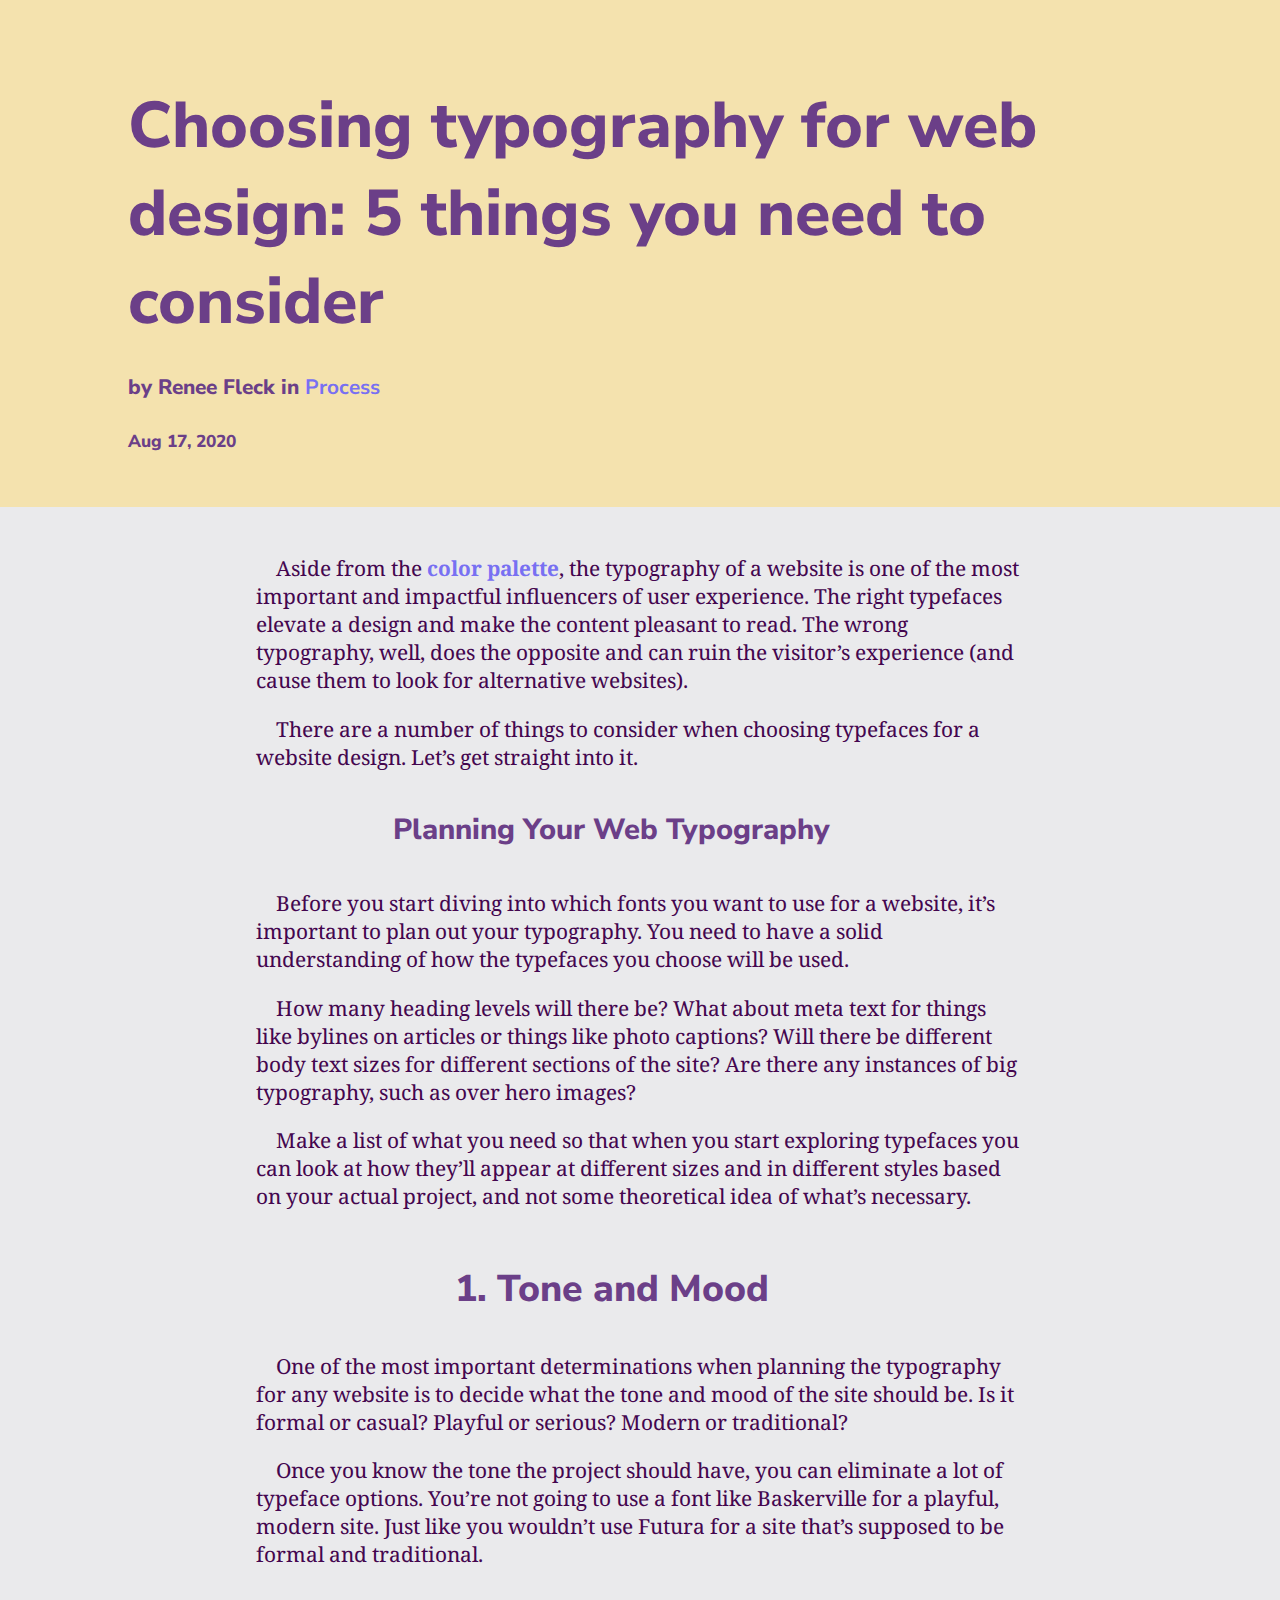
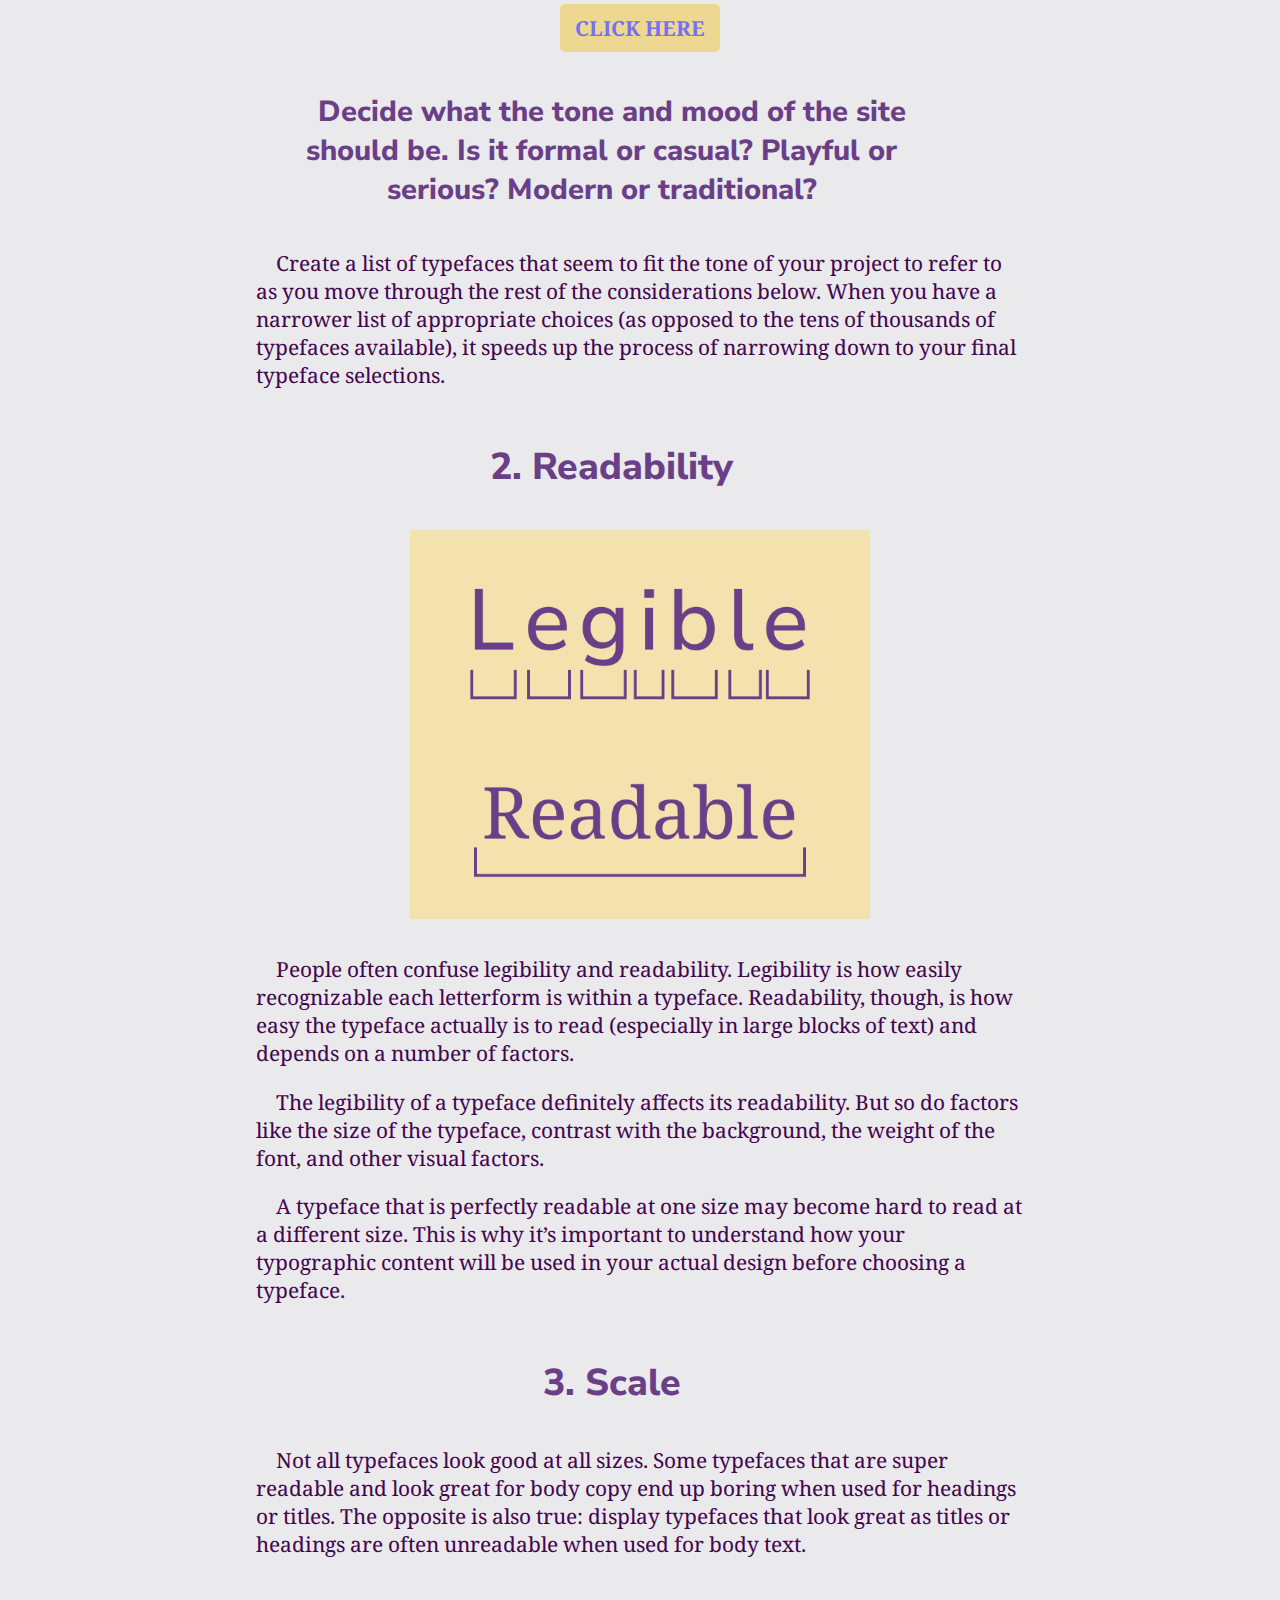
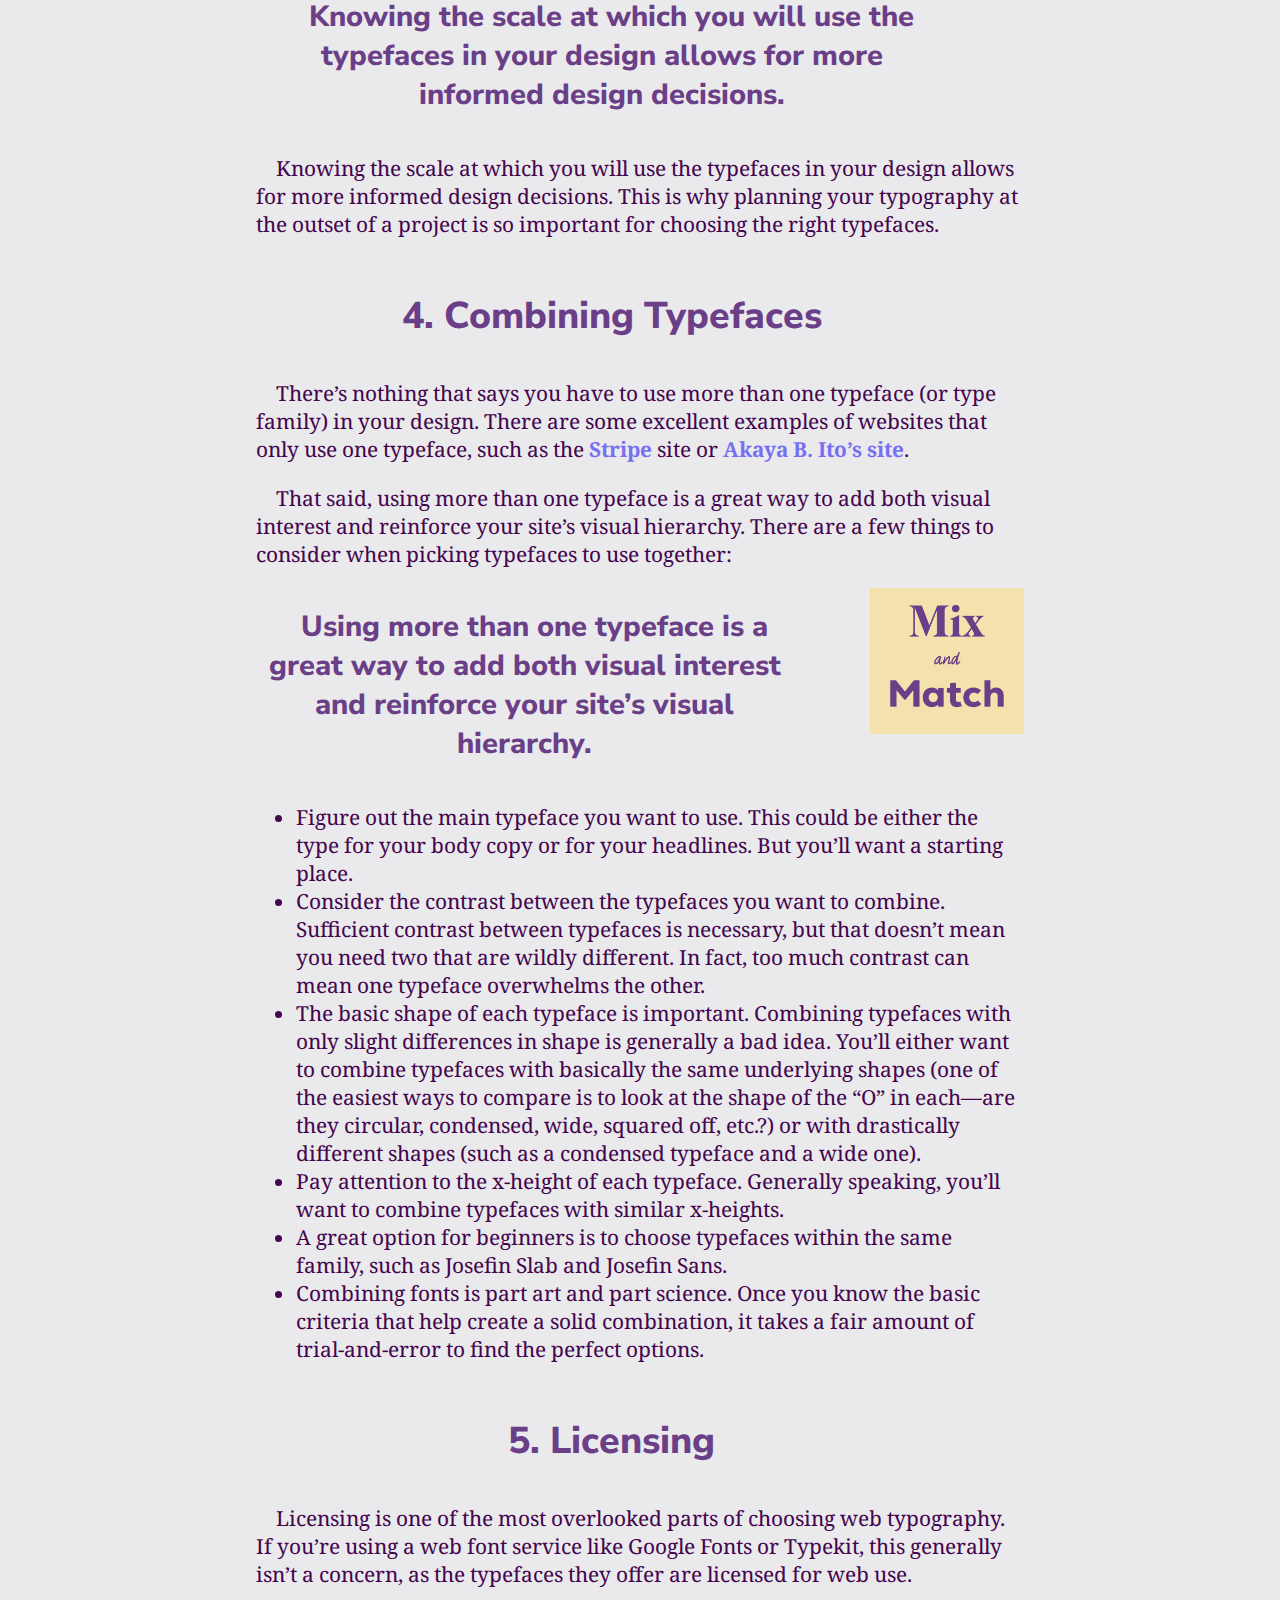
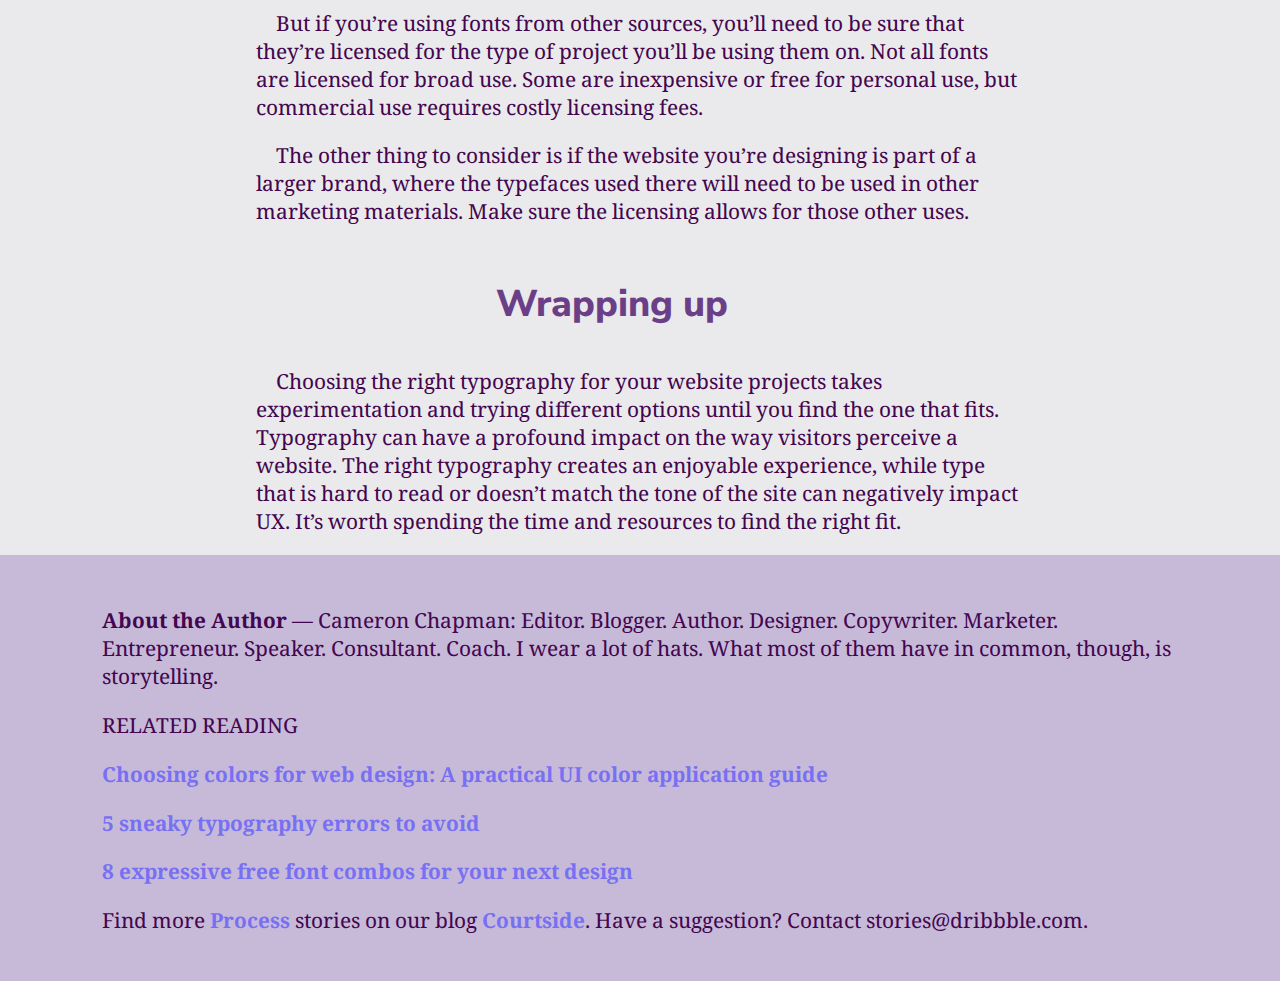
==== Typography.html @ 59fea3fd "Add files via upload" ====
<!doctype html>
<html>
<head>
	<link rel="preconnect" href="https://fonts.googleapis.com">
	<link rel="preconnect" href="https://fonts.gstatic.com" crossorigin>
	<link href="https://fonts.googleapis.com/css2?family=Noto+Serif:ital,wght@0,100..900;1,100..900&display=swap" rel="stylesheet">
	
	<link rel="preconnect" href="https://fonts.googleapis.com">
	<link rel="preconnect" href="https://fonts.gstatic.com" crossorigin>
	<link href="https://fonts.googleapis.com/css2?family=Noto+Serif:ital,wght@0,100..900;1,100..900&family=Nunito+Sans:ital,opsz,wght@0,6..12,200..1000;1,6..12,200..1000&display=swap" rel="stylesheet">
	<meta charset="UTF-8">
		<title>Typography</title>
	<link href="style.css" rel="stylesheet" type="text/css">
</head>


<body style="clear: both">
	
<header>
	<h1>Choosing typography for web design: 5 things you need to consider</h1>
	<h4>by Renee Fleck in <a href="https://dribbble.com/stories/categories/process" target="_blank">Process</a></h4>
	<h5>Aug 17, 2020</h5>
</header>
	
<section>
	<p>Aside from the <a href="https://dribbble.com/stories/2018/12/19/choosing-colors-for-web-design-a-practical-ui-color-application-guide" target="_blank">color palette</a>, the typography of a website is one of the most important and impactful influencers of user experience. The right typefaces elevate a design and make the content pleasant to read. The wrong typography, well, does the opposite and can ruin the visitor’s experience (and cause them to look for alternative websites).</p>
	<p>There are a number of things to consider when choosing typefaces for a website design. Let’s get straight into it.</p>
	<h2>Planning Your Web Typography</h2>
	<p>Before you start diving into which fonts you want to use for a website, it’s important to plan out your typography. You need to have a solid understanding of how the typefaces you choose will be used.</p>
		<p>How many heading levels will there be? What about meta text for things like bylines on articles or things like photo captions? Will there be different body text sizes for different sections of the site? Are there any instances of big typography, such as over hero images?</p>
	<p>Make a list of what you need so that when you start exploring typefaces you can look at how they’ll appear at different sizes and in different styles based on your actual project, and not some theoretical idea of what’s necessary.</p>
	
<h3>1. Tone and Mood</h3>
	<p>One of the most important determinations when planning the typography for any website is to decide what the tone and mood of the site should be. Is it formal or casual? Playful or serious? Modern or traditional?</p>
	<p>Once you know the tone the project should have, you can eliminate a lot of typeface options. You’re not going to use a font like Baskerville for a playful, modern site. Just like you wouldn’t use Futura for a site that’s supposed to be formal and traditional.</p>
	
	<div class="button center"><a href="https://fonts.google.com/specimen/Nunito+Sans">CLICK HERE</a></div>
	<h2>Decide what the tone and mood of the site should be. Is it formal or casual? Playful or serious? Modern or traditional?</h2>
	<p>Create a list of typefaces that seem to fit the tone of your project to refer to as you move through the rest of the considerations below. When you have a narrower list of appropriate choices (as opposed to the tens of thousands of typefaces available), it speeds up the process of narrowing down to your final typeface selections.</p>
	<h3>2. Readability</h3>
	
	<img class="centerImage" src="img/LegibleReadable.png" width="60%" alt=""/>

	<p>People often confuse legibility and readability. Legibility is how easily recognizable each letterform is within a typeface. Readability, though, is how easy the typeface actually is to read (especially in large blocks of text) and depends on a number of factors.</p>
	<p>The legibility of a typeface definitely affects its readability. But so do factors like the size of the typeface, contrast with the background, the weight of the font, and other visual factors.</p>
	<p>A typeface that is perfectly readable at one size may become hard to read at a different size. This is why it’s important to understand how your typographic content will be used in your actual design before choosing a typeface.</p>
	<h3>3. Scale</h3>
	<p>Not all typefaces look good at all sizes. Some typefaces that are super readable and look great for body copy end up boring when used for headings or titles. The opposite is also true: display typefaces that look great as titles or headings are often unreadable when used for body text.</p>
	<h2>Knowing the scale at which you will use the typefaces in your design allows for more informed design decisions.</h2>
	<p>Knowing the scale at which you will use the typefaces in your design allows for more informed design decisions. This is why planning your typography at the outset of a project is so important for choosing the right typefaces.</p>
	<h3>4. Combining Typefaces</h3>
	<p>There’s nothing that says you have to use more than one typeface (or type family) in your design. There are some excellent examples of websites that only use one typeface, such as the <a href="https://stripe.com/" target="_blank">Stripe</a> site or <a href="https://ayakaito.com/" target="_blank">Akaya B. Ito’s site</a>.</p>
<p>That said, using more than one typeface is a great way to add both visual interest and reinforce your site’s visual hierarchy. There are a few things to consider when picking typefaces to use together:</p>
	
	<img src="img/MixMatch.png" width="20%" alt="" class="rightImage"/>
	<h2>Using more than one typeface is a great way to add both visual interest and reinforce your site’s visual hierarchy.</h2>

	
<ul style="text-indent: 0;">
	  <li>Figure out the main typeface you want to use. This could be either the type for your body copy or for your headlines. But you’ll want a starting place.</li>
	  <li>Consider the contrast between the typefaces you want to combine. Sufficient contrast between typefaces is necessary, but that doesn’t mean you need two that are wildly different. In fact, too much contrast can mean one typeface overwhelms the other.</li>
	  <li>The basic shape of each typeface is important. Combining typefaces with only slight differences in shape is generally a bad idea. You’ll either want to combine typefaces with basically the same underlying shapes (one of the easiest ways to compare is to look at the shape of the “O” in each—are they circular, condensed, wide, squared off, etc.?) or with drastically different shapes (such as a condensed typeface and a wide one).</li>
	  <li>Pay attention to the x-height of each typeface. Generally speaking, you’ll want to combine typefaces with similar x-heights.</li>
	  <li>A great option for beginners is to choose typefaces within the same family, such as Josefin Slab and Josefin Sans.</li>
	  <li>Combining fonts is part art and part science. Once you know the basic criteria that help create a solid combination, it takes a fair amount of trial-and-error to find the perfect options.</li>
	</ul>
		<h3>5. Licensing</h3>
<p>Licensing is one of the most overlooked parts of choosing web typography. If you’re using a web font service like Google Fonts or Typekit, this generally isn’t a concern, as the typefaces they offer are licensed for web use.</p>
	<p>But if you’re using fonts from other sources, you’ll need to be sure that they’re licensed for the type of project you’ll be using them on. Not all fonts are licensed for broad use. Some are inexpensive or free for personal use, but commercial use requires costly licensing fees.</p>
	<p>The other thing to consider is if the website you’re designing is part of a larger brand, where the typefaces used there will need to be used in other marketing materials. Make sure the licensing allows for those other uses.</p>
	<h3>Wrapping up</h3>
	<p>Choosing the right typography for your website projects takes experimentation and trying different options until you find the one that fits. Typography can have a profound impact on the way visitors perceive a website. The right typography creates an enjoyable experience, while type that is hard to read or doesn’t match the tone of the site can negatively impact UX. It’s worth spending the time and resources to find the right fit.</p>
	</section>
	<footer>
	<p><strong>About the Author</strong> — Cameron Chapman: Editor. Blogger. Author. Designer. Copywriter. Marketer. Entrepreneur. Speaker. Consultant. Coach. I wear a lot of hats. What most of them have in common, though, is storytelling.</p>	
	<p>RELATED READING</p>
	<p><a href="https://dribbble.com/stories/2018/12/19/choosing-colors-for-web-design-a-practical-ui-color-application-guide" target="_blank">Choosing colors for web design: A practical UI color application guide</a></p>
	<p><a href="https://dribbble.com/stories/2019/08/14/5-sneaky-typography-errors-to-avoid" target="_blank">5 sneaky typography errors to avoid</a></p>
	<p><a href="https://dribbble.com/stories/2020/06/10/free-font-combinations" target="_blank">8 expressive free font combos for your next design</a></p>
	<p>Find more <a href="https://dribbble.com/stories/categories/process" target="_blank">Process</a> stories on our blog <a href="https://dribbble.com/stories" target="_blank">Courtside</a>. Have a suggestion? Contact stories@dribbble.com.</p>
	</footer>
	
</body>
</html>
---- style.css ----
@charset "UTF-8";
h1, h2, h3, h4, h5 {
    font-family: "Nunito Sans", system-ui;
    font-optical-sizing: auto;
    font-weight: 800;
    font-style: normal;
    font-variation-settings: "wdth" 100,
    "YTLC" 500;
    color: #6B3F88;
    margin-right: 10%
		}
h1 {
	font-size: 310%;
	margin-bottom: 0%;
}
h3 {
	font-size: 180%;
	padding-top: 1%;
	padding-bottom: 0%;
}

h2 {
	font-size: 140%;
	padding-top: 3%;
	padding-bottom: 2%;
}
h2, h3 {
	text-align: center;
	/*display: flex;
	justify-content: center;
	align-items: center;*/
	padding-top: 2%;
}

body {
    font-family: "Noto Serif", system-ui;
    font-optical-sizing: auto;
    font-weight: 420;
    font-style: normal;
    font-variation-settings: "wdth" 100;
	margin: 0%;
    background-color: #EAEAEC;
    color: #44064F;
	font-size: 130%;

		}
section {
	margin-left: 20%;
	margin-right: 20%;
	padding-top: 2%;
	text-indent: 20px;
	
}
.rightAlign {
	float: right;
	}
.leftAlign {
	float: left;
}
a {
	color: #7870F2;
	font-weight: bold;
	text-decoration: none;
}
a:hover {
    color: #0C4C9C
}
footer {
	background-color: #C7BAD9;
	padding-top: 30px;
	padding-left: 8%;
	padding-right: 8%;
	padding-bottom: 2%;
	
}

header {
	
	padding-left: 10%; 
	padding-right: 10%;
	padding-top: 3%;
	padding-bottom: 2%;
	background-color: #F4E2AE;

	
}
.button a {
    background-color: #EED790;
    color: #7870F2;
    padding-right: 15px;
    padding-left: 15px;
    padding-bottom: 10px;
    padding-top: 10px;
    border-radius: 5px;
	text-indent: 0px;
}
.button a:hover {
    background-color: #805F19;
    color: #E8E6FC
}
.center {
	display: flex;
	justify-content: center;
	align-items: center;
	padding-top: 2%;
}
.centerImage {
	display: block;
	margin: auto;
	padding-bottom: 2%;
}
.wrapper {
	padding-bottom: 5%;
}
.twoColumn {
	column-count: 2;
	column-gap: 40px;
}
.rightImage {
	display: block;
	float: right;
	margin-left: 10%;
}
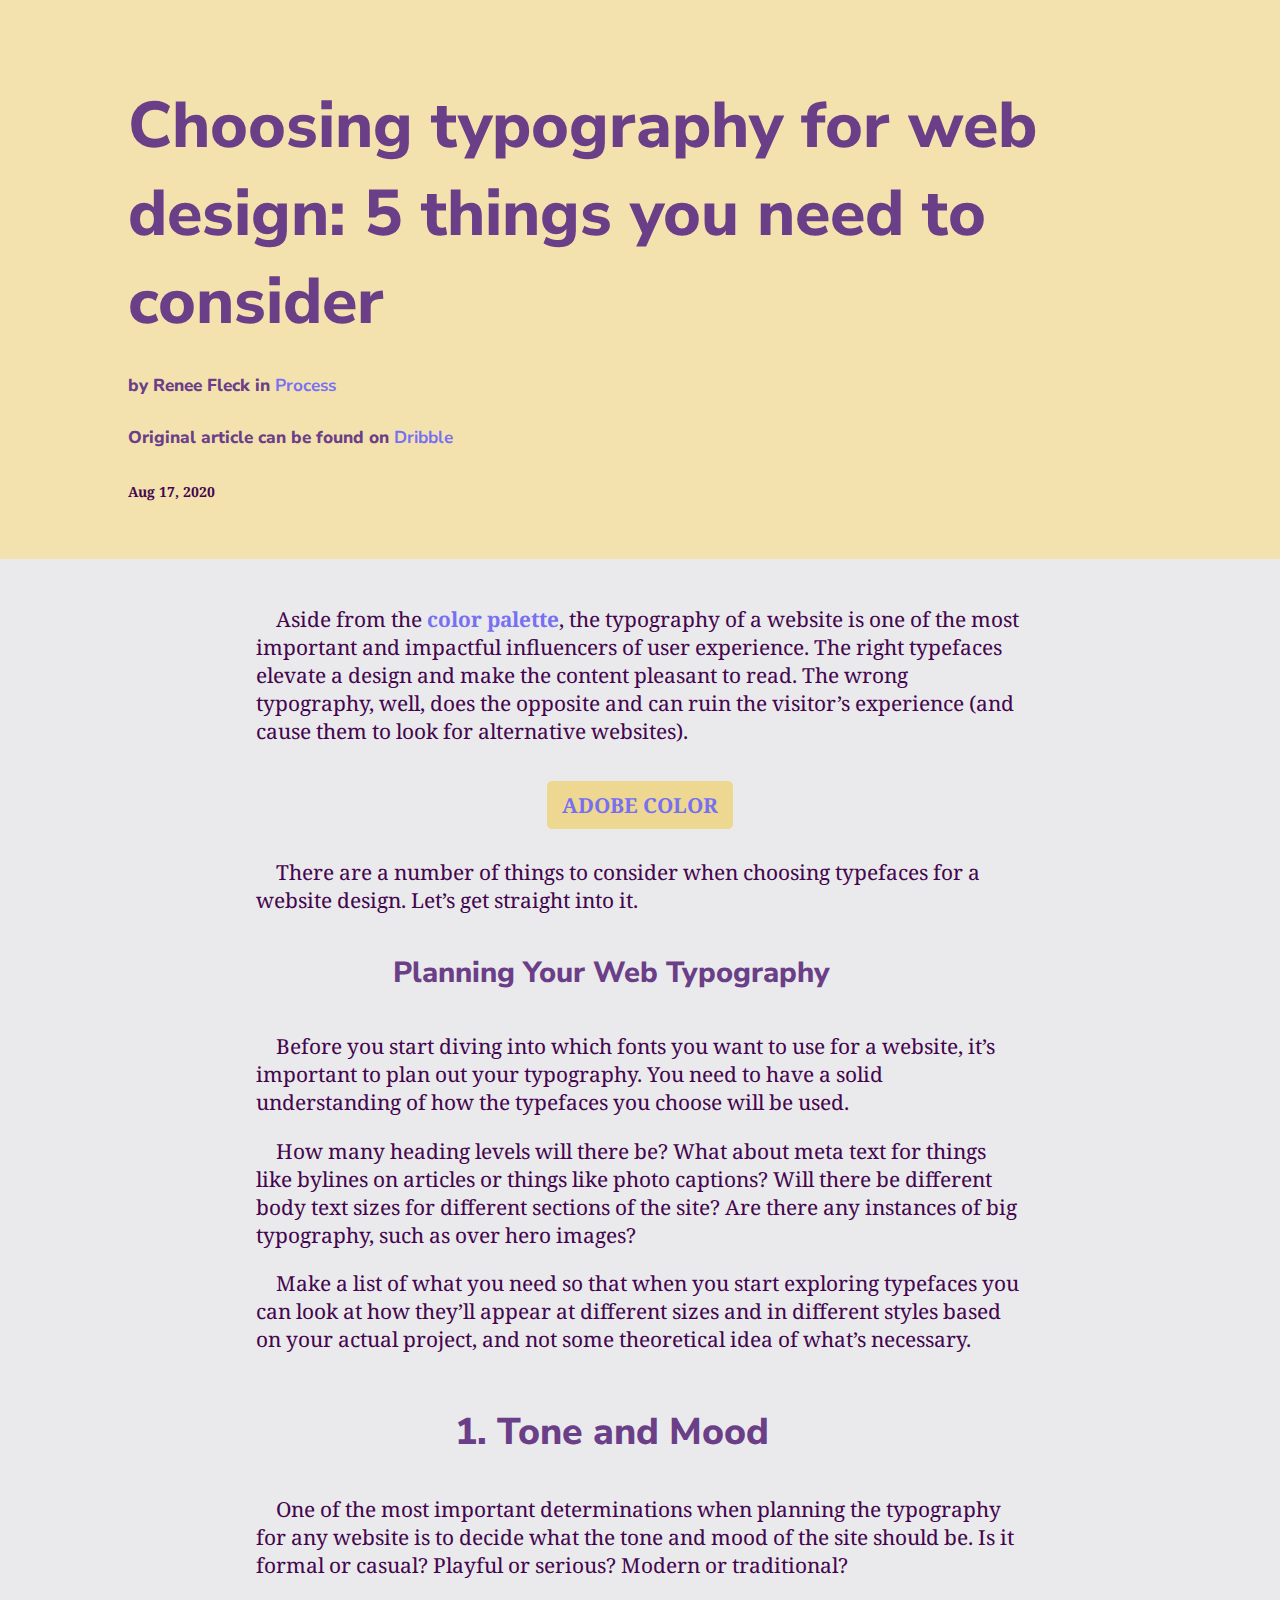
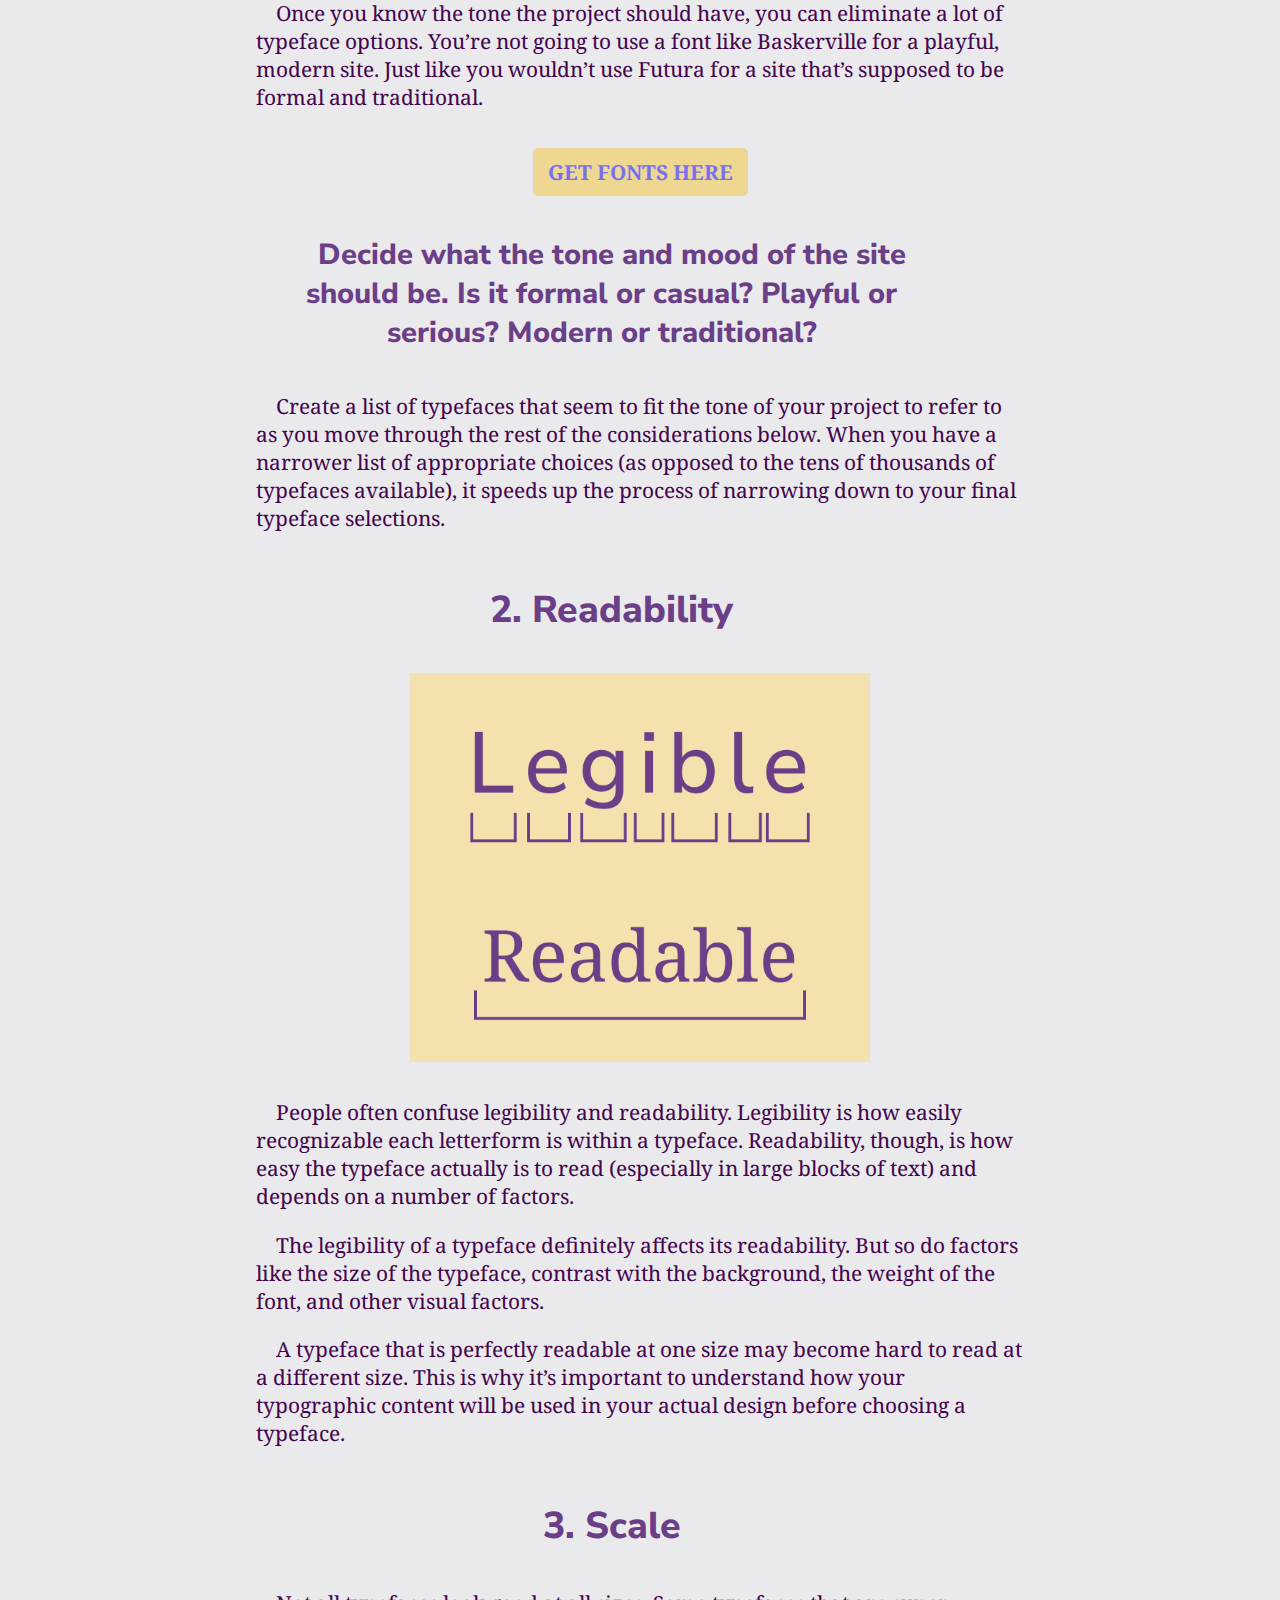
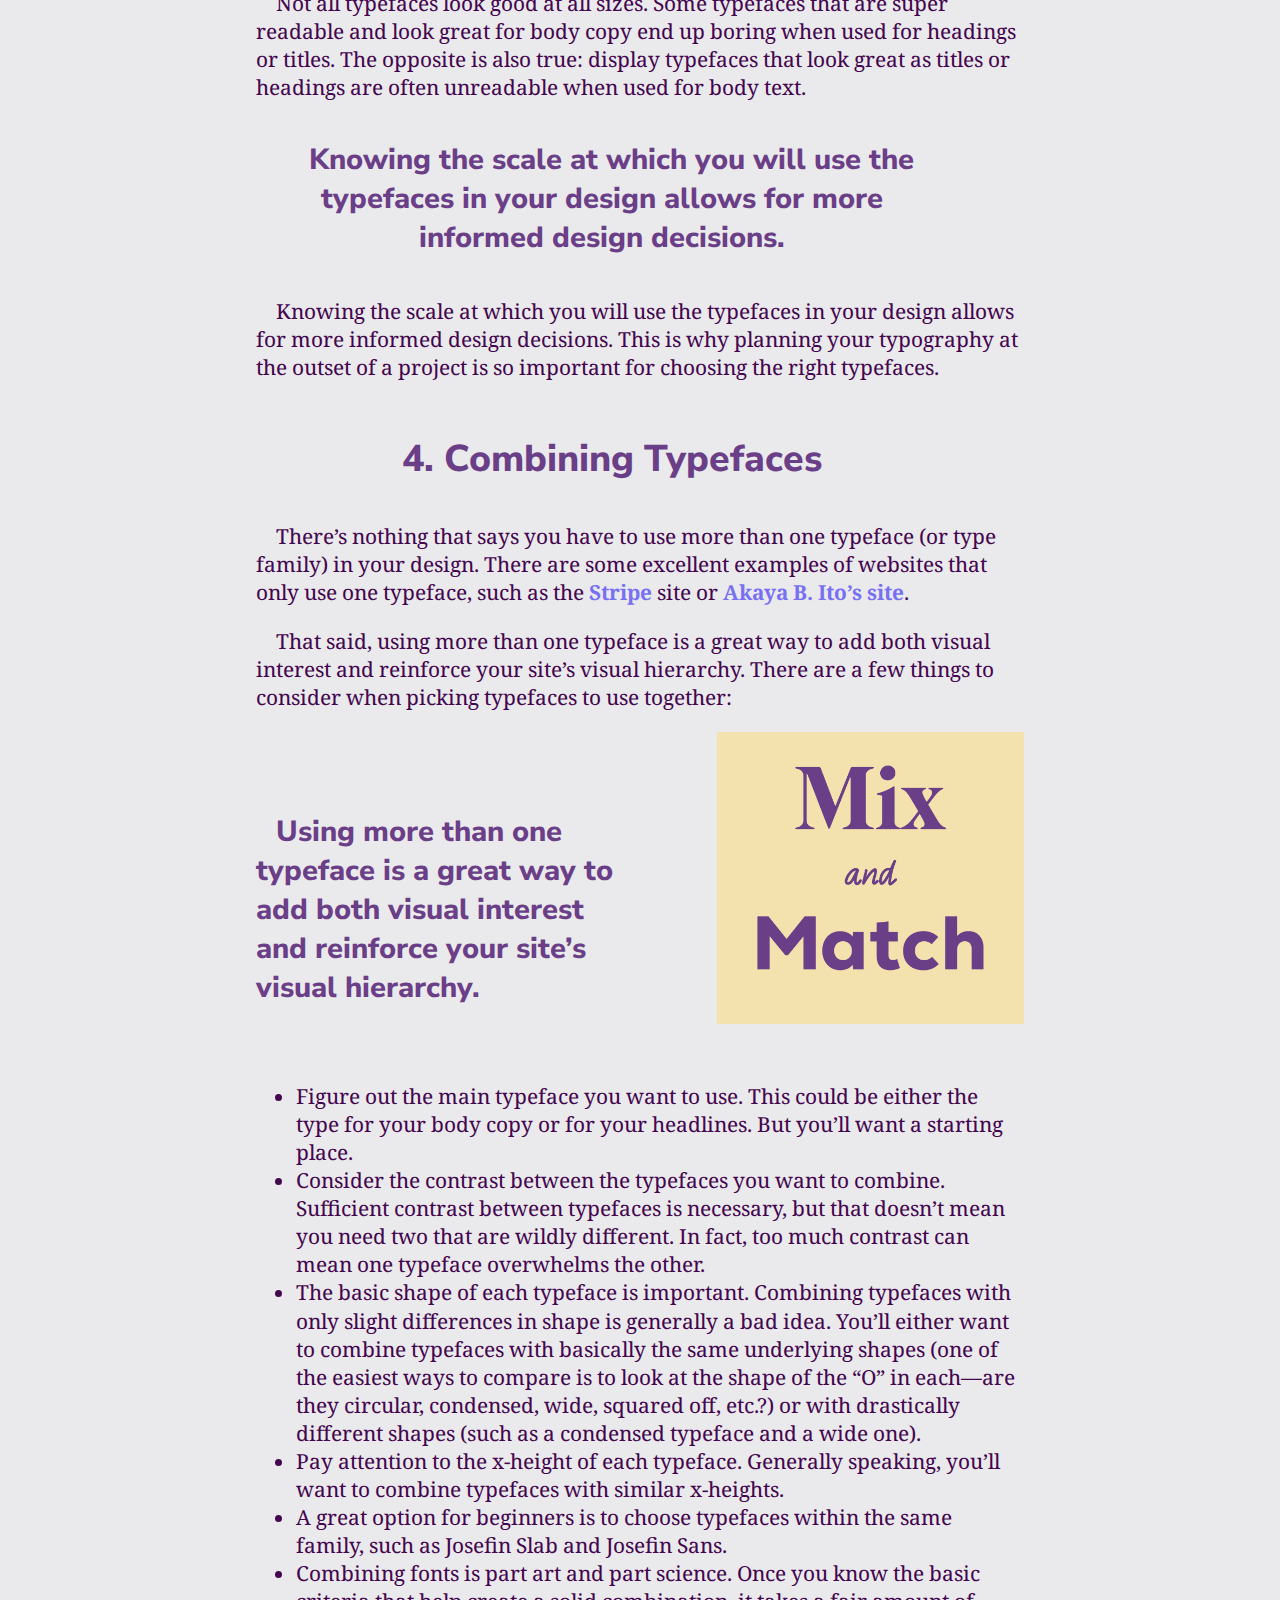
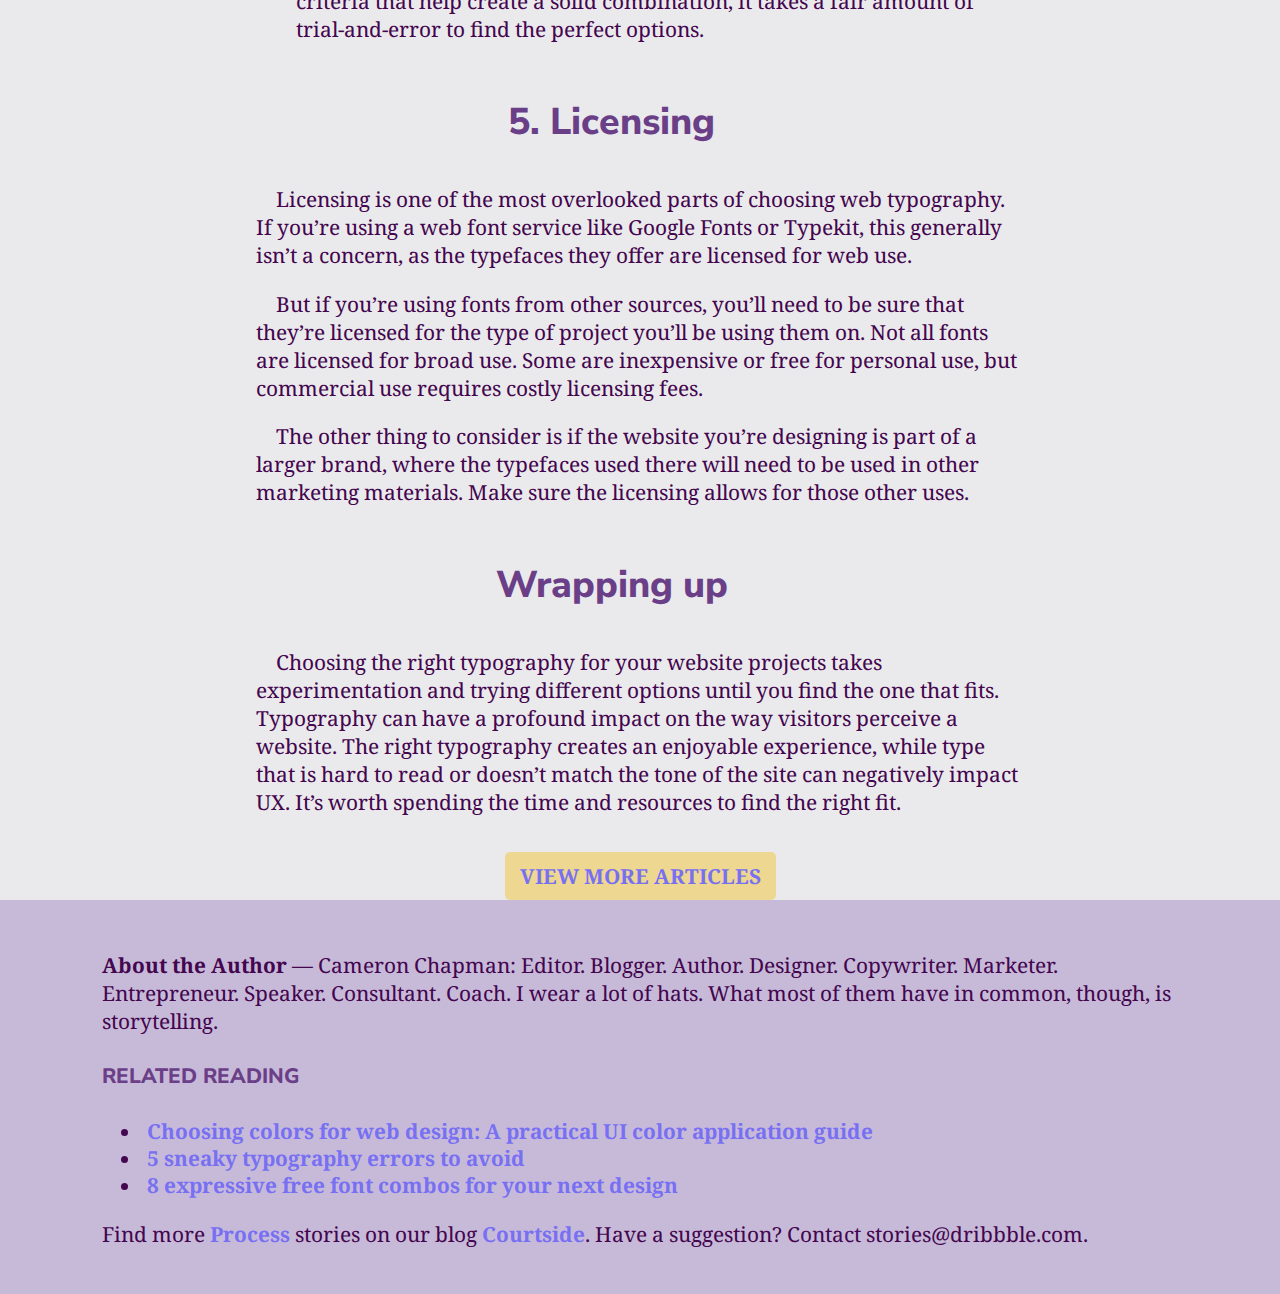
==== commit d14ec8c0: "Update Typography.html" ====
--- a/Typography.html
+++ b/Typography.html
@@ -18,45 +18,49 @@
 	
 <header>
 	<h1>Choosing typography for web design: 5 things you need to consider</h1>
-	<h4>by Renee Fleck in <a href="https://dribbble.com/stories/categories/process" target="_blank">Process</a></h4>
-	<h5>Aug 17, 2020</h5>
+	<h5>by Renee Fleck in <a href="https://dribbble.com/stories/categories/process" target="_blank">Process</a></h5>
+	<h5>Original article can be found on <a href="https://dribbble.com/stories/2020/08/17/choosing-typography-for-web-design" target="_blank">Dribble</a></h5>
+	<h6>Aug 17, 2020</h6>
 </header>
 	
 <section>
 	<p>Aside from the <a href="https://dribbble.com/stories/2018/12/19/choosing-colors-for-web-design-a-practical-ui-color-application-guide" target="_blank">color palette</a>, the typography of a website is one of the most important and impactful influencers of user experience. The right typefaces elevate a design and make the content pleasant to read. The wrong typography, well, does the opposite and can ruin the visitor’s experience (and cause them to look for alternative websites).</p>
+		<div class="button center" style="padding-bottom: 1%"><a href="https://color.adobe.com" target="_blank">ADOBE COLOR</a></div>
 	<p>There are a number of things to consider when choosing typefaces for a website design. Let’s get straight into it.</p>
-	<h2>Planning Your Web Typography</h2>
+
+<h2>Planning Your Web Typography</h2>
 	<p>Before you start diving into which fonts you want to use for a website, it’s important to plan out your typography. You need to have a solid understanding of how the typefaces you choose will be used.</p>
-		<p>How many heading levels will there be? What about meta text for things like bylines on articles or things like photo captions? Will there be different body text sizes for different sections of the site? Are there any instances of big typography, such as over hero images?</p>
+	<p>How many heading levels will there be? What about meta text for things like bylines on articles or things like photo captions? Will there be different body text sizes for different sections of the site? Are there any instances of big typography, such as over hero images?</p>
 	<p>Make a list of what you need so that when you start exploring typefaces you can look at how they’ll appear at different sizes and in different styles based on your actual project, and not some theoretical idea of what’s necessary.</p>
 	
-<h3>1. Tone and Mood</h3>
+<h3><span>1. Tone and Mood</span></h3>
 	<p>One of the most important determinations when planning the typography for any website is to decide what the tone and mood of the site should be. Is it formal or casual? Playful or serious? Modern or traditional?</p>
 	<p>Once you know the tone the project should have, you can eliminate a lot of typeface options. You’re not going to use a font like Baskerville for a playful, modern site. Just like you wouldn’t use Futura for a site that’s supposed to be formal and traditional.</p>
 	
-	<div class="button center"><a href="https://fonts.google.com/specimen/Nunito+Sans">CLICK HERE</a></div>
+	<div class="button center"><a href="https://fonts.google.com/" target="_blank">GET FONTS HERE</a></div>
 	<h2>Decide what the tone and mood of the site should be. Is it formal or casual? Playful or serious? Modern or traditional?</h2>
 	<p>Create a list of typefaces that seem to fit the tone of your project to refer to as you move through the rest of the considerations below. When you have a narrower list of appropriate choices (as opposed to the tens of thousands of typefaces available), it speeds up the process of narrowing down to your final typeface selections.</p>
-	<h3>2. Readability</h3>
+<h3><span>2. Readability</span></h3>
 	
 	<img class="centerImage" src="img/LegibleReadable.png" width="60%" alt=""/>
 
 	<p>People often confuse legibility and readability. Legibility is how easily recognizable each letterform is within a typeface. Readability, though, is how easy the typeface actually is to read (especially in large blocks of text) and depends on a number of factors.</p>
 	<p>The legibility of a typeface definitely affects its readability. But so do factors like the size of the typeface, contrast with the background, the weight of the font, and other visual factors.</p>
 	<p>A typeface that is perfectly readable at one size may become hard to read at a different size. This is why it’s important to understand how your typographic content will be used in your actual design before choosing a typeface.</p>
-	<h3>3. Scale</h3>
+<h3><span>3. Scale</span></h3>
 	<p>Not all typefaces look good at all sizes. Some typefaces that are super readable and look great for body copy end up boring when used for headings or titles. The opposite is also true: display typefaces that look great as titles or headings are often unreadable when used for body text.</p>
 	<h2>Knowing the scale at which you will use the typefaces in your design allows for more informed design decisions.</h2>
 	<p>Knowing the scale at which you will use the typefaces in your design allows for more informed design decisions. This is why planning your typography at the outset of a project is so important for choosing the right typefaces.</p>
-	<h3>4. Combining Typefaces</h3>
+<h3><span>4. Combining Typefaces</span></h3>
 	<p>There’s nothing that says you have to use more than one typeface (or type family) in your design. There are some excellent examples of websites that only use one typeface, such as the <a href="https://stripe.com/" target="_blank">Stripe</a> site or <a href="https://ayakaito.com/" target="_blank">Akaya B. Ito’s site</a>.</p>
-<p>That said, using more than one typeface is a great way to add both visual interest and reinforce your site’s visual hierarchy. There are a few things to consider when picking typefaces to use together:</p>
-	
-	<img src="img/MixMatch.png" width="20%" alt="" class="rightImage"/>
-	<h2>Using more than one typeface is a great way to add both visual interest and reinforce your site’s visual hierarchy.</h2>
+	<p>That said, using more than one typeface is a great way to add both visual interest and reinforce your site’s visual hierarchy. There are a few things to consider when picking typefaces to use together:</p>
+
+
+	<img class="rightImage" style="padding-top: 0%" src="img/MixMatch.png" width="40%" alt=""/>
+	<h2 style="text-align: left;  padding-top: 10%; margin-right: 50%;">Using more than one typeface is a great way to add both visual interest and reinforce your site’s visual hierarchy.</h2> 
 
 	
-<ul style="text-indent: 0;">
+<ul style="text-indent: 0; clear:both; padding-top: 1%; line-height: 135%; "><br>
 	  <li>Figure out the main typeface you want to use. This could be either the type for your body copy or for your headlines. But you’ll want a starting place.</li>
 	  <li>Consider the contrast between the typefaces you want to combine. Sufficient contrast between typefaces is necessary, but that doesn’t mean you need two that are wildly different. In fact, too much contrast can mean one typeface overwhelms the other.</li>
 	  <li>The basic shape of each typeface is important. Combining typefaces with only slight differences in shape is generally a bad idea. You’ll either want to combine typefaces with basically the same underlying shapes (one of the easiest ways to compare is to look at the shape of the “O” in each—are they circular, condensed, wide, squared off, etc.?) or with drastically different shapes (such as a condensed typeface and a wide one).</li>
@@ -64,19 +68,22 @@
 	  <li>A great option for beginners is to choose typefaces within the same family, such as Josefin Slab and Josefin Sans.</li>
 	  <li>Combining fonts is part art and part science. Once you know the basic criteria that help create a solid combination, it takes a fair amount of trial-and-error to find the perfect options.</li>
 	</ul>
-		<h3>5. Licensing</h3>
-<p>Licensing is one of the most overlooked parts of choosing web typography. If you’re using a web font service like Google Fonts or Typekit, this generally isn’t a concern, as the typefaces they offer are licensed for web use.</p>
+<h3><span>5. Licensing</span></h3>
+	<p>Licensing is one of the most overlooked parts of choosing web typography. If you’re using a web font service like Google Fonts or Typekit, this generally isn’t a concern, as the typefaces they offer are licensed for web use.</p>
 	<p>But if you’re using fonts from other sources, you’ll need to be sure that they’re licensed for the type of project you’ll be using them on. Not all fonts are licensed for broad use. Some are inexpensive or free for personal use, but commercial use requires costly licensing fees.</p>
 	<p>The other thing to consider is if the website you’re designing is part of a larger brand, where the typefaces used there will need to be used in other marketing materials. Make sure the licensing allows for those other uses.</p>
-	<h3>Wrapping up</h3>
+<h3><span>Wrapping up</span></h3>
 	<p>Choosing the right typography for your website projects takes experimentation and trying different options until you find the one that fits. Typography can have a profound impact on the way visitors perceive a website. The right typography creates an enjoyable experience, while type that is hard to read or doesn’t match the tone of the site can negatively impact UX. It’s worth spending the time and resources to find the right fit.</p>
+<div class="button center"><a href="https://dribbble.com" target="_blank">VIEW MORE ARTICLES</a></div>
 	</section>
 	<footer>
 	<p><strong>About the Author</strong> — Cameron Chapman: Editor. Blogger. Author. Designer. Copywriter. Marketer. Entrepreneur. Speaker. Consultant. Coach. I wear a lot of hats. What most of them have in common, though, is storytelling.</p>	
-	<p>RELATED READING</p>
-	<p><a href="https://dribbble.com/stories/2018/12/19/choosing-colors-for-web-design-a-practical-ui-color-application-guide" target="_blank">Choosing colors for web design: A practical UI color application guide</a></p>
-	<p><a href="https://dribbble.com/stories/2019/08/14/5-sneaky-typography-errors-to-avoid" target="_blank">5 sneaky typography errors to avoid</a></p>
-	<p><a href="https://dribbble.com/stories/2020/06/10/free-font-combinations" target="_blank">8 expressive free font combos for your next design</a></p>
+	<h4>RELATED READING</h4>
+		<ul style="text-indent: 5px; line-height: 130%;">
+			<li><a href="https://dribbble.com/stories/2018/12/19/choosing-colors-for-web-design-a-practical-ui-color-application-guide" target="_blank">Choosing colors for web design: A practical UI color application guide</a></li>
+			<li><a href="https://dribbble.com/stories/2019/08/14/5-sneaky-typography-errors-to-avoid" target="_blank">5 sneaky typography errors to avoid</a></li>
+			<li><a href="https://dribbble.com/stories/2020/06/10/free-font-combinations" target="_blank">8 expressive free font combos for your next design</a></li>
+		</ul>
 	<p>Find more <a href="https://dribbble.com/stories/categories/process" target="_blank">Process</a> stories on our blog <a href="https://dribbble.com/stories" target="_blank">Courtside</a>. Have a suggestion? Contact stories@dribbble.com.</p>
 	</footer>
 	
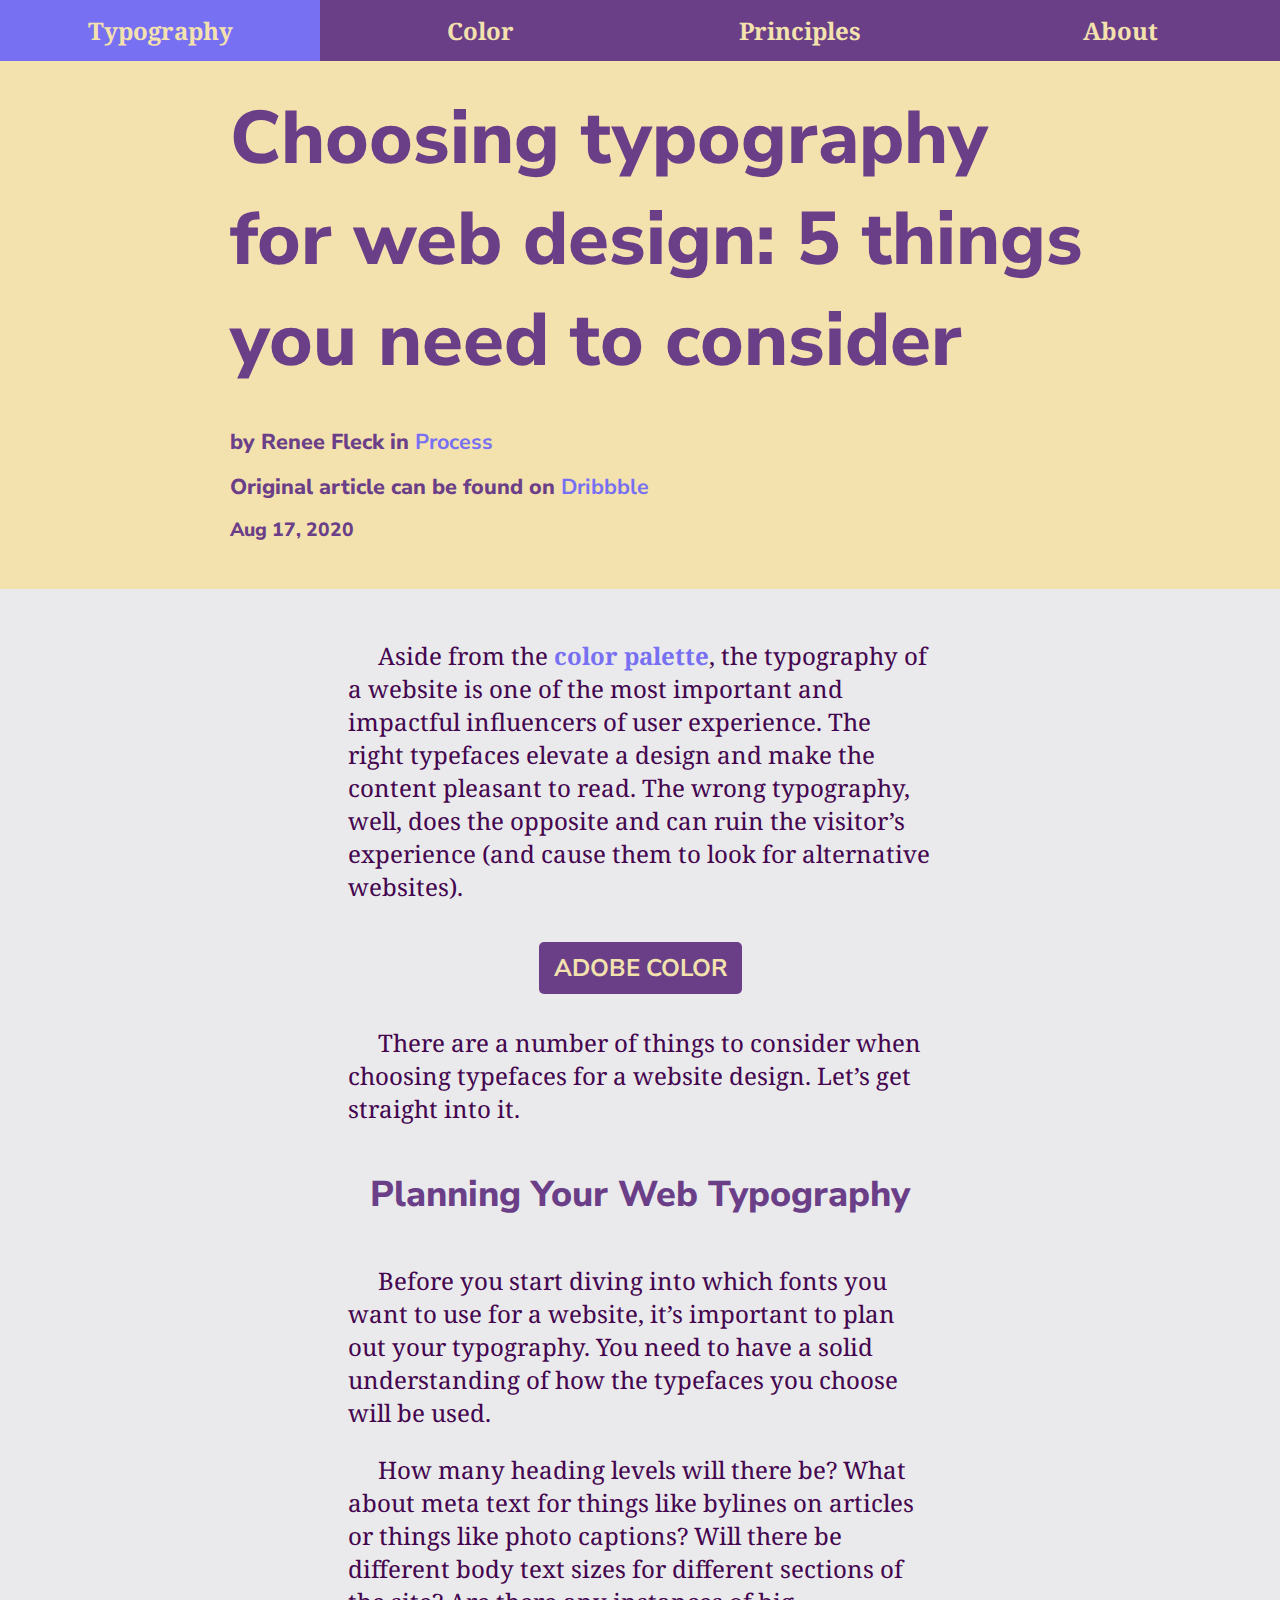
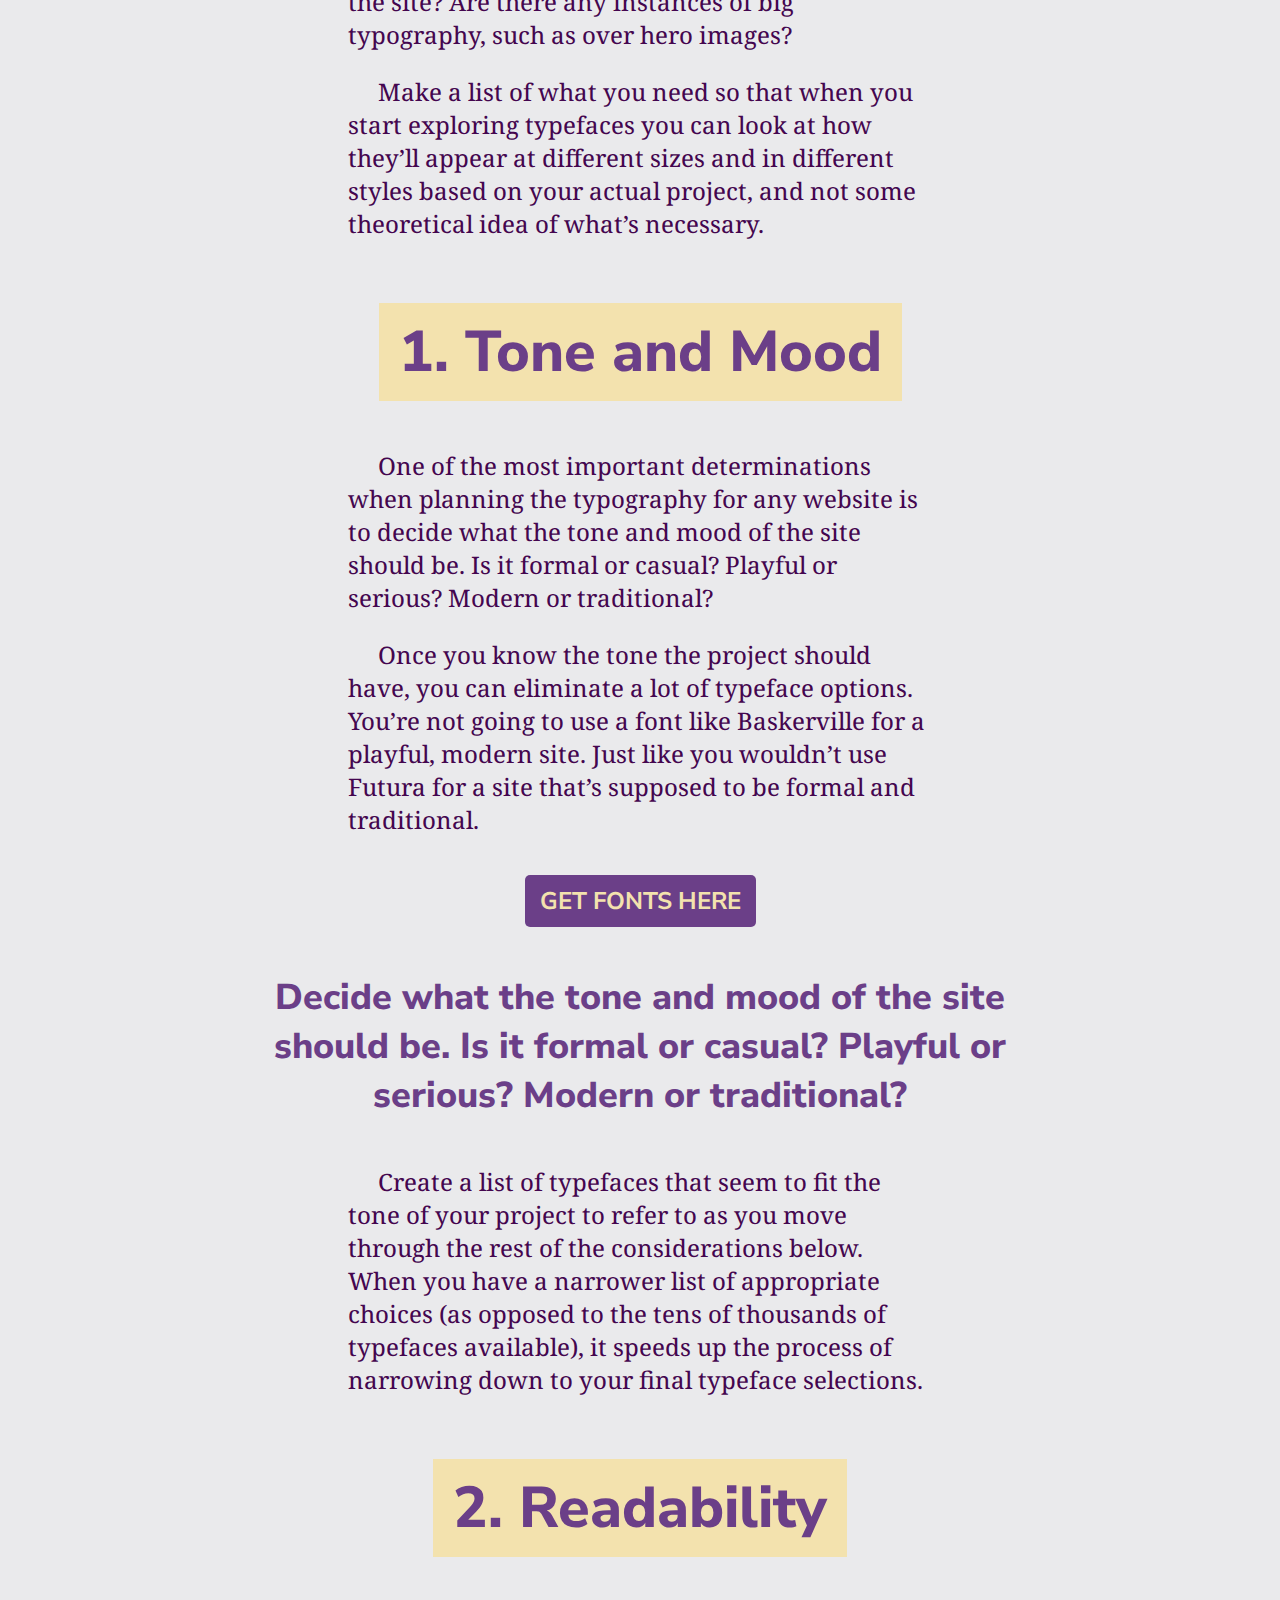
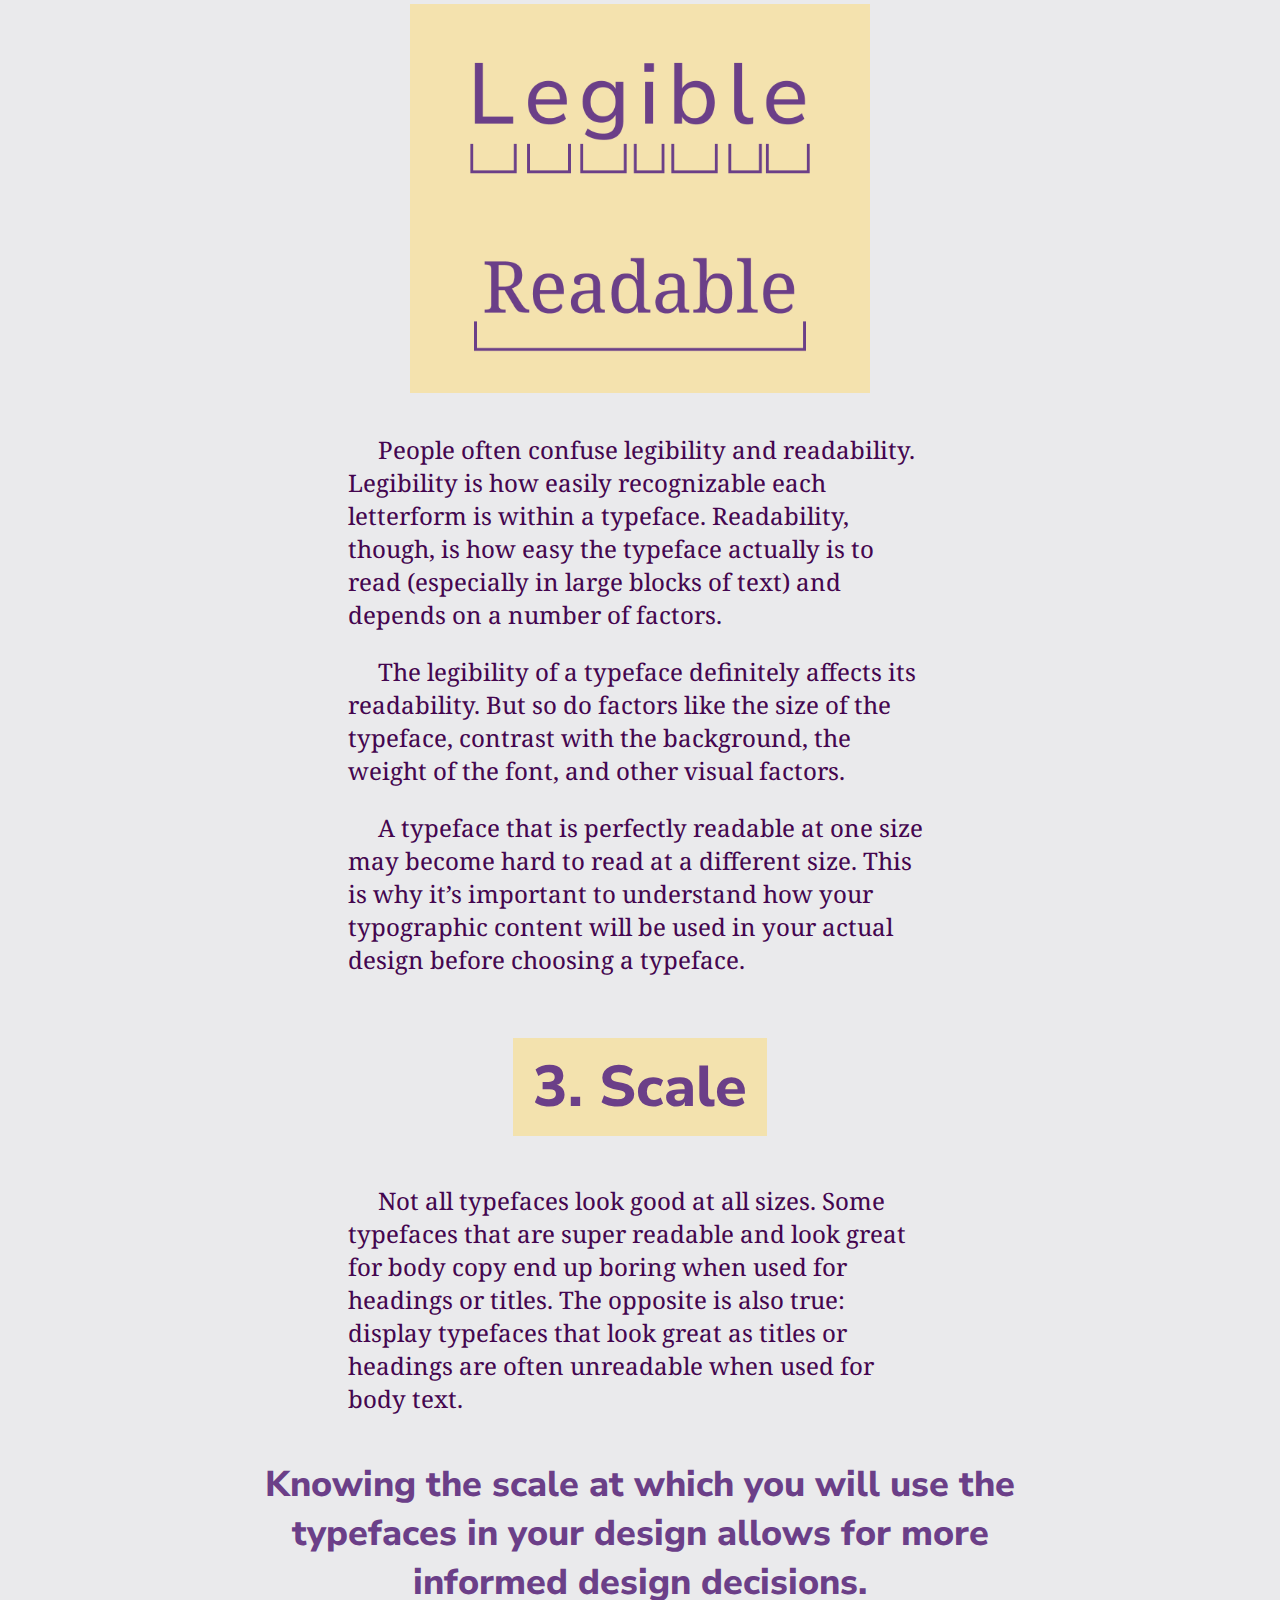
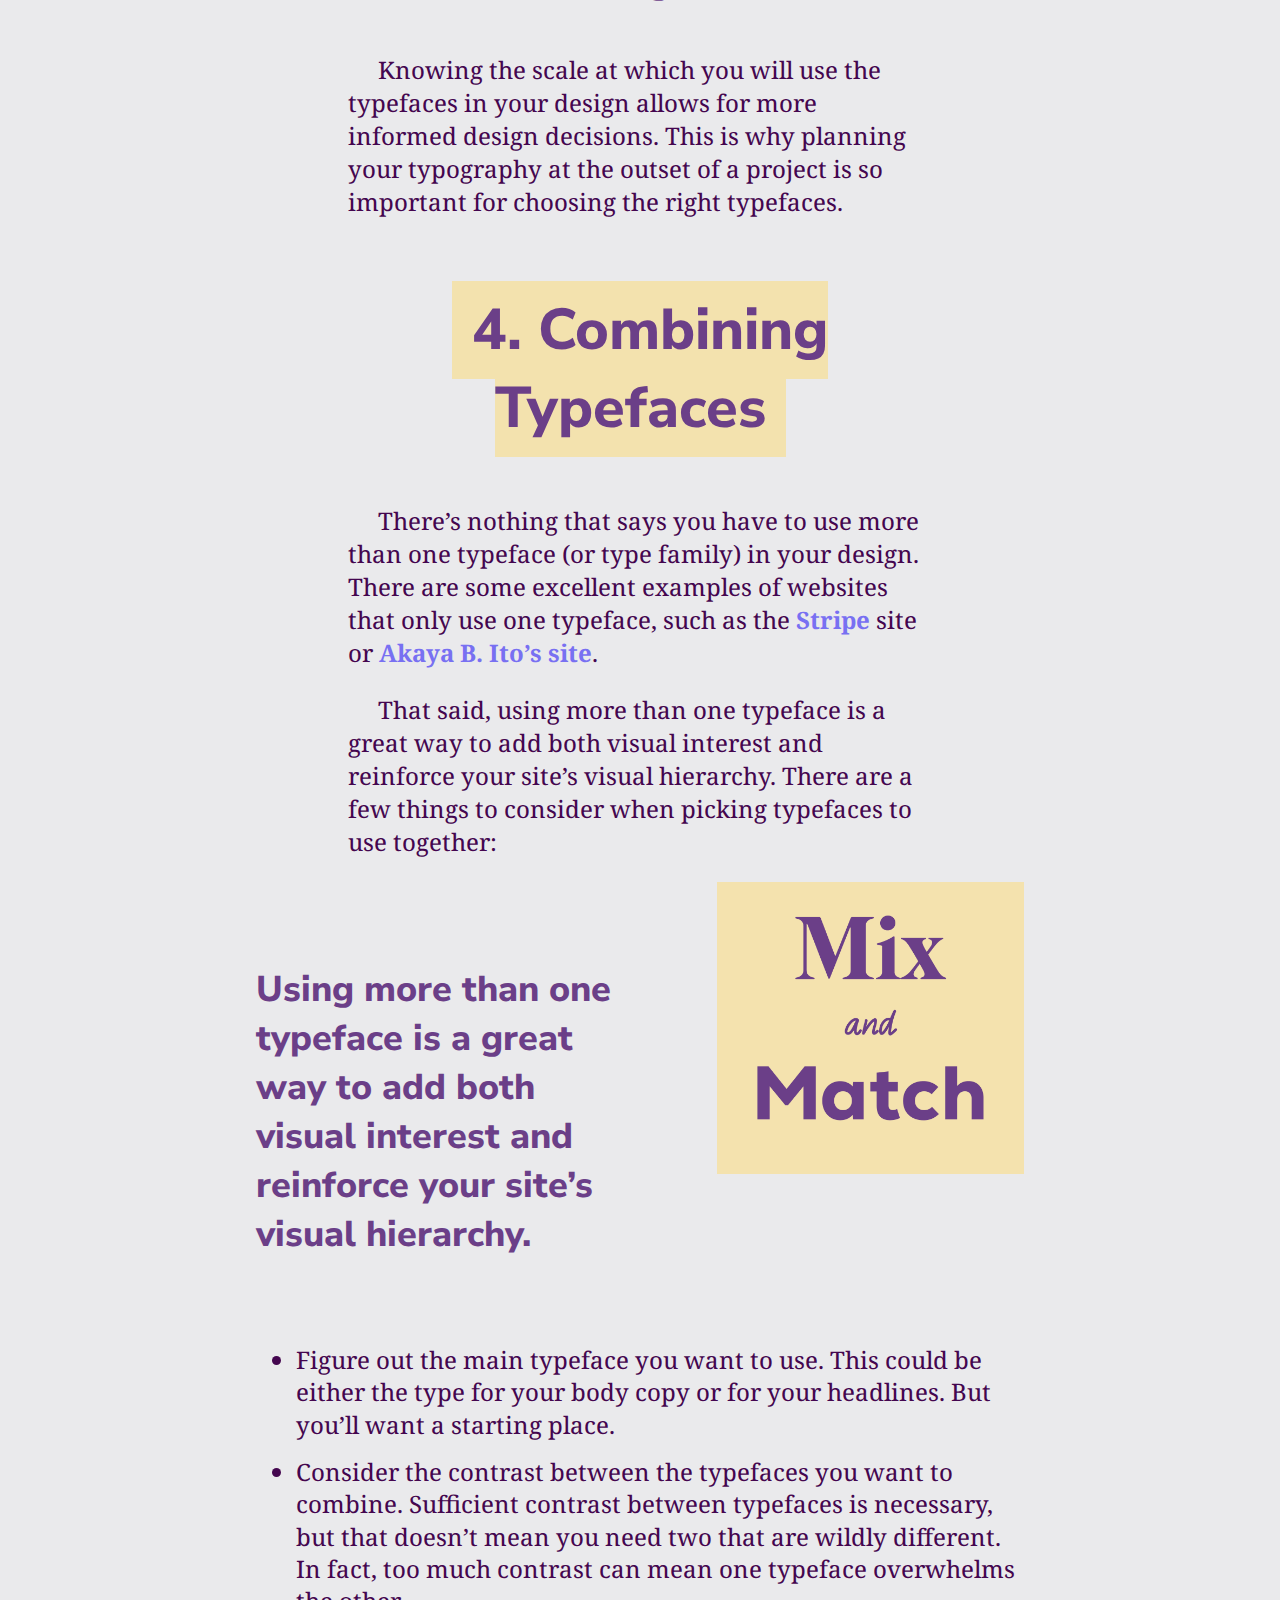
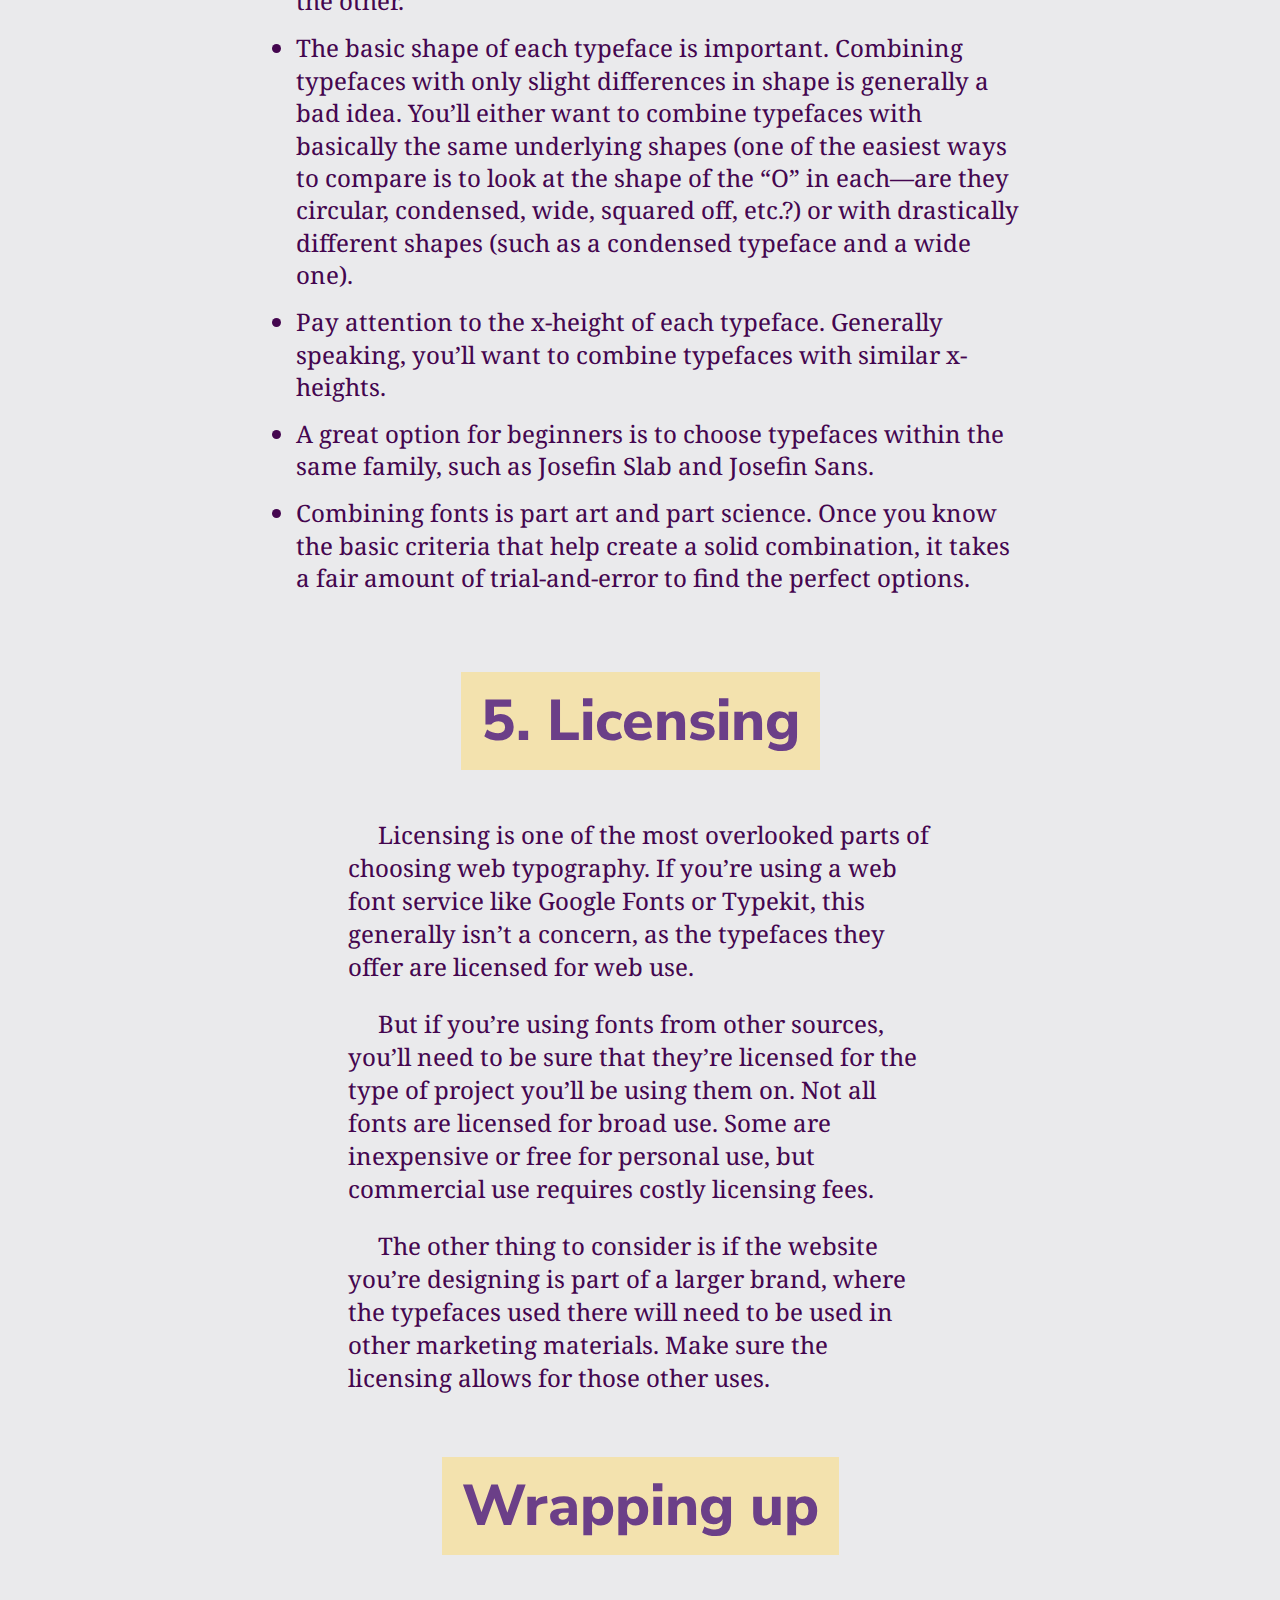
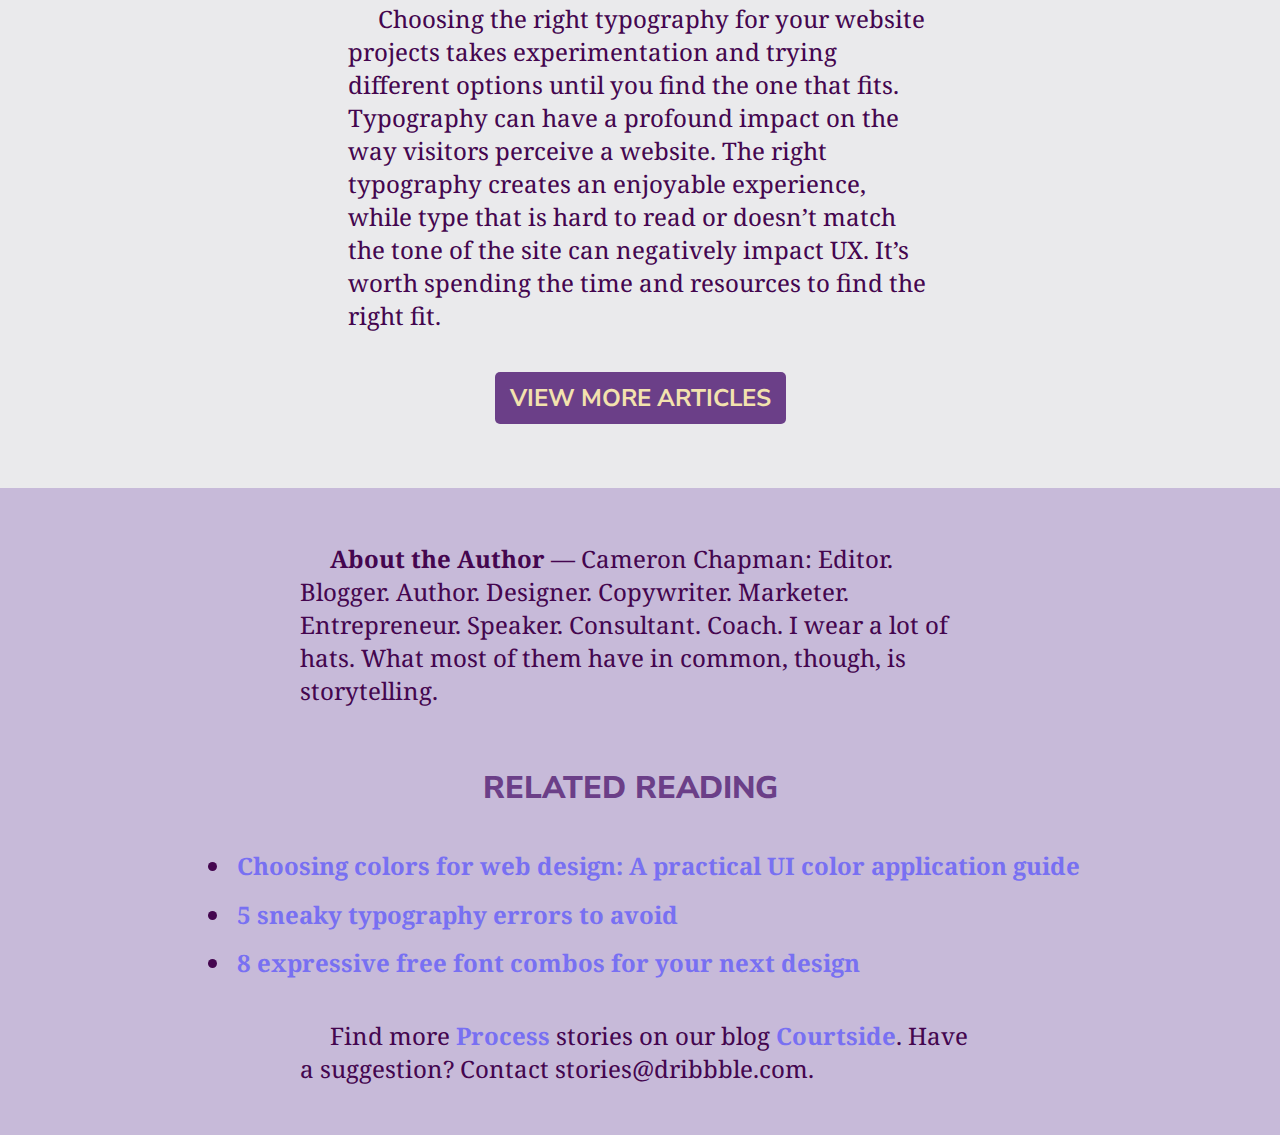
==== commit 74162167: "Add files via upload" ====
--- a/Typography.html
+++ b/Typography.html
@@ -16,16 +16,27 @@
 
 <body style="clear: both">
 	
+	<ul class="topnav"> <!-- nav bar-->
+		<li><a class="active" href="Typography.html">Typography</a></li>
+		<li><a href="color.html">Color</a></li>
+		<li><a href="principles.html">Principles</a></li>
+		<li><a href="about.html">About</a></li>
+	</ul>
+	
 <header>
+	
 	<h1>Choosing typography for web design: 5 things you need to consider</h1>
 	<h5>by Renee Fleck in <a href="https://dribbble.com/stories/categories/process" target="_blank">Process</a></h5>
-	<h5>Original article can be found on <a href="https://dribbble.com/stories/2020/08/17/choosing-typography-for-web-design" target="_blank">Dribble</a></h5>
-	<h6>Aug 17, 2020</h6>
+	<h5 style="margin-top: 15px;">Original article can be found on <a href="https://dribbble.com/stories/2020/08/17/choosing-typography-for-web-design" target="_blank">Dribbble</a></h5>
+	<h6 style="margin-top: 15px;">Aug 17, 2020</h6>
+	
 </header>
 	
 <section>
 	<p>Aside from the <a href="https://dribbble.com/stories/2018/12/19/choosing-colors-for-web-design-a-practical-ui-color-application-guide" target="_blank">color palette</a>, the typography of a website is one of the most important and impactful influencers of user experience. The right typefaces elevate a design and make the content pleasant to read. The wrong typography, well, does the opposite and can ruin the visitor’s experience (and cause them to look for alternative websites).</p>
+	
 		<div class="button center" style="padding-bottom: 1%"><a href="https://color.adobe.com" target="_blank">ADOBE COLOR</a></div>
+	
 	<p>There are a number of things to consider when choosing typefaces for a website design. Let’s get straight into it.</p>
 
 <h2>Planning Your Web Typography</h2>
@@ -56,17 +67,18 @@
 	<p>That said, using more than one typeface is a great way to add both visual interest and reinforce your site’s visual hierarchy. There are a few things to consider when picking typefaces to use together:</p>
 
 
+	
 	<img class="rightImage" style="padding-top: 0%" src="img/MixMatch.png" width="40%" alt=""/>
 	<h2 style="text-align: left;  padding-top: 10%; margin-right: 50%;">Using more than one typeface is a great way to add both visual interest and reinforce your site’s visual hierarchy.</h2> 
 
 	
 <ul style="text-indent: 0; clear:both; padding-top: 1%; line-height: 135%; "><br>
-	  <li>Figure out the main typeface you want to use. This could be either the type for your body copy or for your headlines. But you’ll want a starting place.</li>
-	  <li>Consider the contrast between the typefaces you want to combine. Sufficient contrast between typefaces is necessary, but that doesn’t mean you need two that are wildly different. In fact, too much contrast can mean one typeface overwhelms the other.</li>
-	  <li>The basic shape of each typeface is important. Combining typefaces with only slight differences in shape is generally a bad idea. You’ll either want to combine typefaces with basically the same underlying shapes (one of the easiest ways to compare is to look at the shape of the “O” in each—are they circular, condensed, wide, squared off, etc.?) or with drastically different shapes (such as a condensed typeface and a wide one).</li>
-	  <li>Pay attention to the x-height of each typeface. Generally speaking, you’ll want to combine typefaces with similar x-heights.</li>
-	  <li>A great option for beginners is to choose typefaces within the same family, such as Josefin Slab and Josefin Sans.</li>
-	  <li>Combining fonts is part art and part science. Once you know the basic criteria that help create a solid combination, it takes a fair amount of trial-and-error to find the perfect options.</li>
+	  <li class="bulletSpacing">Figure out the main typeface you want to use. This could be either the type for your body copy or for your headlines. But you’ll want a starting place.</li>
+	  <li class="bulletSpacing">Consider the contrast between the typefaces you want to combine. Sufficient contrast between typefaces is necessary, but that doesn’t mean you need two that are wildly different. In fact, too much contrast can mean one typeface overwhelms the other.</li>
+	  <li class="bulletSpacing">The basic shape of each typeface is important. Combining typefaces with only slight differences in shape is generally a bad idea. You’ll either want to combine typefaces with basically the same underlying shapes (one of the easiest ways to compare is to look at the shape of the “O” in each—are they circular, condensed, wide, squared off, etc.?) or with drastically different shapes (such as a condensed typeface and a wide one).</li>
+	  <li class="bulletSpacing">Pay attention to the x-height of each typeface. Generally speaking, you’ll want to combine typefaces with similar x-heights.</li>
+	  <li class="bulletSpacing">A great option for beginners is to choose typefaces within the same family, such as Josefin Slab and Josefin Sans.</li>
+	  <li class="bulletSpacing">Combining fonts is part art and part science. Once you know the basic criteria that help create a solid combination, it takes a fair amount of trial-and-error to find the perfect options.</li>
 	</ul>
 <h3><span>5. Licensing</span></h3>
 	<p>Licensing is one of the most overlooked parts of choosing web typography. If you’re using a web font service like Google Fonts or Typekit, this generally isn’t a concern, as the typefaces they offer are licensed for web use.</p>
@@ -80,9 +92,9 @@
 	<p><strong>About the Author</strong> — Cameron Chapman: Editor. Blogger. Author. Designer. Copywriter. Marketer. Entrepreneur. Speaker. Consultant. Coach. I wear a lot of hats. What most of them have in common, though, is storytelling.</p>	
 	<h4>RELATED READING</h4>
 		<ul style="text-indent: 5px; line-height: 130%;">
-			<li><a href="https://dribbble.com/stories/2018/12/19/choosing-colors-for-web-design-a-practical-ui-color-application-guide" target="_blank">Choosing colors for web design: A practical UI color application guide</a></li>
-			<li><a href="https://dribbble.com/stories/2019/08/14/5-sneaky-typography-errors-to-avoid" target="_blank">5 sneaky typography errors to avoid</a></li>
-			<li><a href="https://dribbble.com/stories/2020/06/10/free-font-combinations" target="_blank">8 expressive free font combos for your next design</a></li>
+			<li class="bulletSpacing"><a href="https://dribbble.com/stories/2018/12/19/choosing-colors-for-web-design-a-practical-ui-color-application-guide" target="_blank">Choosing colors for web design: A practical UI color application guide</a></li>
+			<li class="bulletSpacing"><a href="https://dribbble.com/stories/2019/08/14/5-sneaky-typography-errors-to-avoid" target="_blank">5 sneaky typography errors to avoid</a></li>
+			<li class="bulletSpacing"><a href="https://dribbble.com/stories/2020/06/10/free-font-combinations" target="_blank">8 expressive free font combos for your next design</a></li>
 		</ul>
 	<p>Find more <a href="https://dribbble.com/stories/categories/process" target="_blank">Process</a> stories on our blog <a href="https://dribbble.com/stories" target="_blank">Courtside</a>. Have a suggestion? Contact stories@dribbble.com.</p>
 	</footer>
--- a/style.css
+++ b/style.css
@@ -1,123 +1,275 @@
-@charset "UTF-8";
-h1, h2, h3, h4, h5 {
-    font-family: "Nunito Sans", system-ui;
-    font-optical-sizing: auto;
-    font-weight: 800;
-    font-style: normal;
-    font-variation-settings: "wdth" 100,
-    "YTLC" 500;
-    color: #6B3F88;
-    margin-right: 10%
-		}
-h1 {
-	font-size: 310%;
-	margin-bottom: 0%;
-}
-h3 {
-	font-size: 180%;
-	padding-top: 1%;
-	padding-bottom: 0%;
-}
-
-h2 {
-	font-size: 140%;
-	padding-top: 3%;
-	padding-bottom: 2%;
-}
-h2, h3 {
-	text-align: center;
-	/*display: flex;
-	justify-content: center;
-	align-items: center;*/
-	padding-top: 2%;
-}
-
-body {
-    font-family: "Noto Serif", system-ui;
-    font-optical-sizing: auto;
-    font-weight: 420;
-    font-style: normal;
-    font-variation-settings: "wdth" 100;
-	margin: 0%;
-    background-color: #EAEAEC;
-    color: #44064F;
-	font-size: 130%;
-
-		}
-section {
-	margin-left: 20%;
-	margin-right: 20%;
-	padding-top: 2%;
-	text-indent: 20px;
-	
-}
-.rightAlign {
-	float: right;
-	}
-.leftAlign {
-	float: left;
-}
-a {
-	color: #7870F2;
-	font-weight: bold;
-	text-decoration: none;
-}
-a:hover {
-    color: #0C4C9C
-}
-footer {
-	background-color: #C7BAD9;
-	padding-top: 30px;
-	padding-left: 8%;
-	padding-right: 8%;
-	padding-bottom: 2%;
-	
-}
-
-header {
-	
-	padding-left: 10%; 
-	padding-right: 10%;
-	padding-top: 3%;
-	padding-bottom: 2%;
-	background-color: #F4E2AE;
-
-	
-}
-.button a {
-    background-color: #EED790;
-    color: #7870F2;
-    padding-right: 15px;
-    padding-left: 15px;
-    padding-bottom: 10px;
-    padding-top: 10px;
-    border-radius: 5px;
-	text-indent: 0px;
-}
-.button a:hover {
-    background-color: #805F19;
-    color: #E8E6FC
-}
-.center {
-	display: flex;
-	justify-content: center;
-	align-items: center;
-	padding-top: 2%;
-}
-.centerImage {
-	display: block;
-	margin: auto;
-	padding-bottom: 2%;
-}
-.wrapper {
-	padding-bottom: 5%;
-}
-.twoColumn {
-	column-count: 2;
-	column-gap: 40px;
-}
-.rightImage {
-	display: block;
-	float: right;
-	margin-left: 10%;
+@charset "UTF-8";
+h1, h2, h3, h4, h5, h6 {
+    font-family: "Nunito Sans", system-ui;
+    font-optical-sizing: auto;
+    font-weight: 800;
+    font-style: normal;
+    font-variation-settings: "wdth" 100,
+    "YTLC" 500;
+    color: #6B3F88;
+
+		}
+
+ul.topnav {
+  list-style-type: none;
+  margin: 0;
+  padding: 0;
+  overflow: hidden;
+  background-color: #6B3F88;
+  position: fixed;
+	top: 0;
+	width: 100%;
+	padding-top: 0%;
+	z-index: 1000;
+}
+
+ul.topnav li {float: left; width: 25%;}
+
+ul.topnav li a {
+  display: block;
+  color: #F4E2AE;
+  text-align: center;
+  padding: 14px 20px;
+  text-decoration: none;
+	
+	
+}
+
+ul.topnav li a:hover:not(.active) {background-color: #44064F;}
+
+ul.topnav li a.active {background-color: #7870F2;}
+
+ul.topnav li.right {float: right;}
+
+@media screen and (max-width: 600px) {
+  ul.topnav li.right, 
+  ul.topnav li {float: none;}
+}
+
+h1 {
+	font-size: 310%;
+	margin-bottom: 0%;
+	margin-right: 5%;
+	margin-left: 10%;
+}
+
+h2 {
+	font-size: 150%;
+	padding-top: 3%;
+	padding-bottom: 2%;
+}
+
+h5 {
+	font-size: 90%;
+	margin-bottom: 0%;
+}
+h6 {
+	font-size: 80%;
+	margin-bottom: 2%;
+}
+h4 {
+	font-size: 130%;
+}
+h2, h3, h4 {
+	text-align: center;
+	/*display: flex;
+	justify-content: center;
+	align-items: center;*/
+	padding-top: 2%;
+}
+h3 {
+	font-size: 240%;
+	margin-left: 10%;
+	margin-right: 10%;
+	text-align: center;
+	
+}
+
+body {
+    font-family: "Noto Serif", system-ui;
+    font-optical-sizing: auto;
+    font-weight: 420;
+    font-style: normal;
+    font-variation-settings: "wdth" 100;
+	margin: 0%;
+    background-color: #EAEAEC;
+    color: #44064F;
+	font-size: 150%;
+
+		}
+section {
+	margin-left: 20%;
+	margin-right: 20%;
+	padding-top: 2%;
+	margin-bottom: 5%;
+	
+}
+
+ul.principles {
+    text-align: center;
+    list-style-type:none;
+    font-size: 150%;
+    justify-content: center;
+    list-style-position: inside;	
+}
+ul.principles li {
+	padding-bottom: 30px;
+	font-weight: 600;
+}
+
+.rightAlign {
+	float: right;
+	}
+.leftAlign {
+	float: left;
+}
+p {
+	text-indent: 30px;
+	margin-left: 12%;
+	margin-right: 12%;
+}
+a {
+	color: #7870F2;
+	font-weight: bold;
+	text-decoration: none;
+}
+a:hover {
+    color: #0C4C9C;
+}
+footer {
+	background-color: #C7BAD9;
+	padding-top: 30px;
+	padding-left: 15%;
+	padding-right: 15%;
+	padding-bottom: 2%;
+	text-indent: -20px;
+	
+}
+
+header {
+	
+	padding-left: 10%; 
+	padding-right: 10%;
+	padding-top: 3%;
+	padding-bottom: 2%;
+	background-color: #F4E2AE;	
+}
+header h5, h6 {
+	margin-left: 10%;
+}
+.bulletSpacing {
+	padding-bottom: 2%;
+}
+span {
+	background-color: #F3E2AE;
+	padding-right: 20px;
+    padding-left: 20px;
+    padding-bottom: 10px;
+    padding-top: 10px;
+}
+.button a {
+    background-color: #6B3F88;
+    color: #F3E2AE;
+    padding-right: 15px;
+    padding-left: 15px;
+    padding-bottom: 10px;
+    padding-top: 10px;
+    border-radius: 5px;
+	font-family: "Nunito Sans", system-ui;
+    font-optical-sizing: auto;
+    font-weight: 700;
+    font-style: normal;
+    font-variation-settings: "wdth" 100,
+    "YTLC" 500;
+	
+}
+.button a:hover {
+    background-color: #F3E2AE;
+    color: #6B3F88
+}
+.center {
+	display: flex;
+	justify-content: center;
+	align-items: center;
+	padding-top: 2%;
+
+}
+.centerImage {
+	display: block;
+	margin: auto;
+	padding-bottom: 2%;
+}
+.wrapper {
+	padding-bottom: 5%;
+}
+.twoColumn {
+	column-count: 2;
+	column-gap: 40px;
+}
+.rightImage {
+	display: block;
+	float: right;
+	margin-left: 10%;
+}
+.navBar {
+	list-style-type: none;
+	margin: 0;
+	padding: 0;
+}
+.ImgTextSpace {
+	display: flex;
+	justify-content: space-between;
+	margin-left: 27%;
+	margin-right: 35%;
+	margin-bottom: 5%;
+	margin-top: 5%;
+}
+
+.rightText {
+	text-align: left;
+	margin-left: 0px;
+}
+
+.aboutMe {
+	display: flex;
+	justify-content: space-between;
+
+}
+
+
+.aboutMeImg {
+	display: flex;
+	align-items: center;
+	justify-content: center;
+	position: relative;
+	margin-right: 15%
+}
+
+.aboutMeText  {
+	
+	position: relative;
+	margin-right: 0%;
+	margin-left: 15%;
+	margin-top: 10%;
+	text-align: left;
+	float: left;
+	/*background-color: blue
+	*/
+}
+
+.aboutMeText h4 {
+	
+	font-size: 220%;
+	margin: 0;
+
+	
+	
+}
+
+.aboutMeText h5 {
+	
+	font-size: 140%;
+	margin: 0;
+	margin-top: 25px;
+
 }